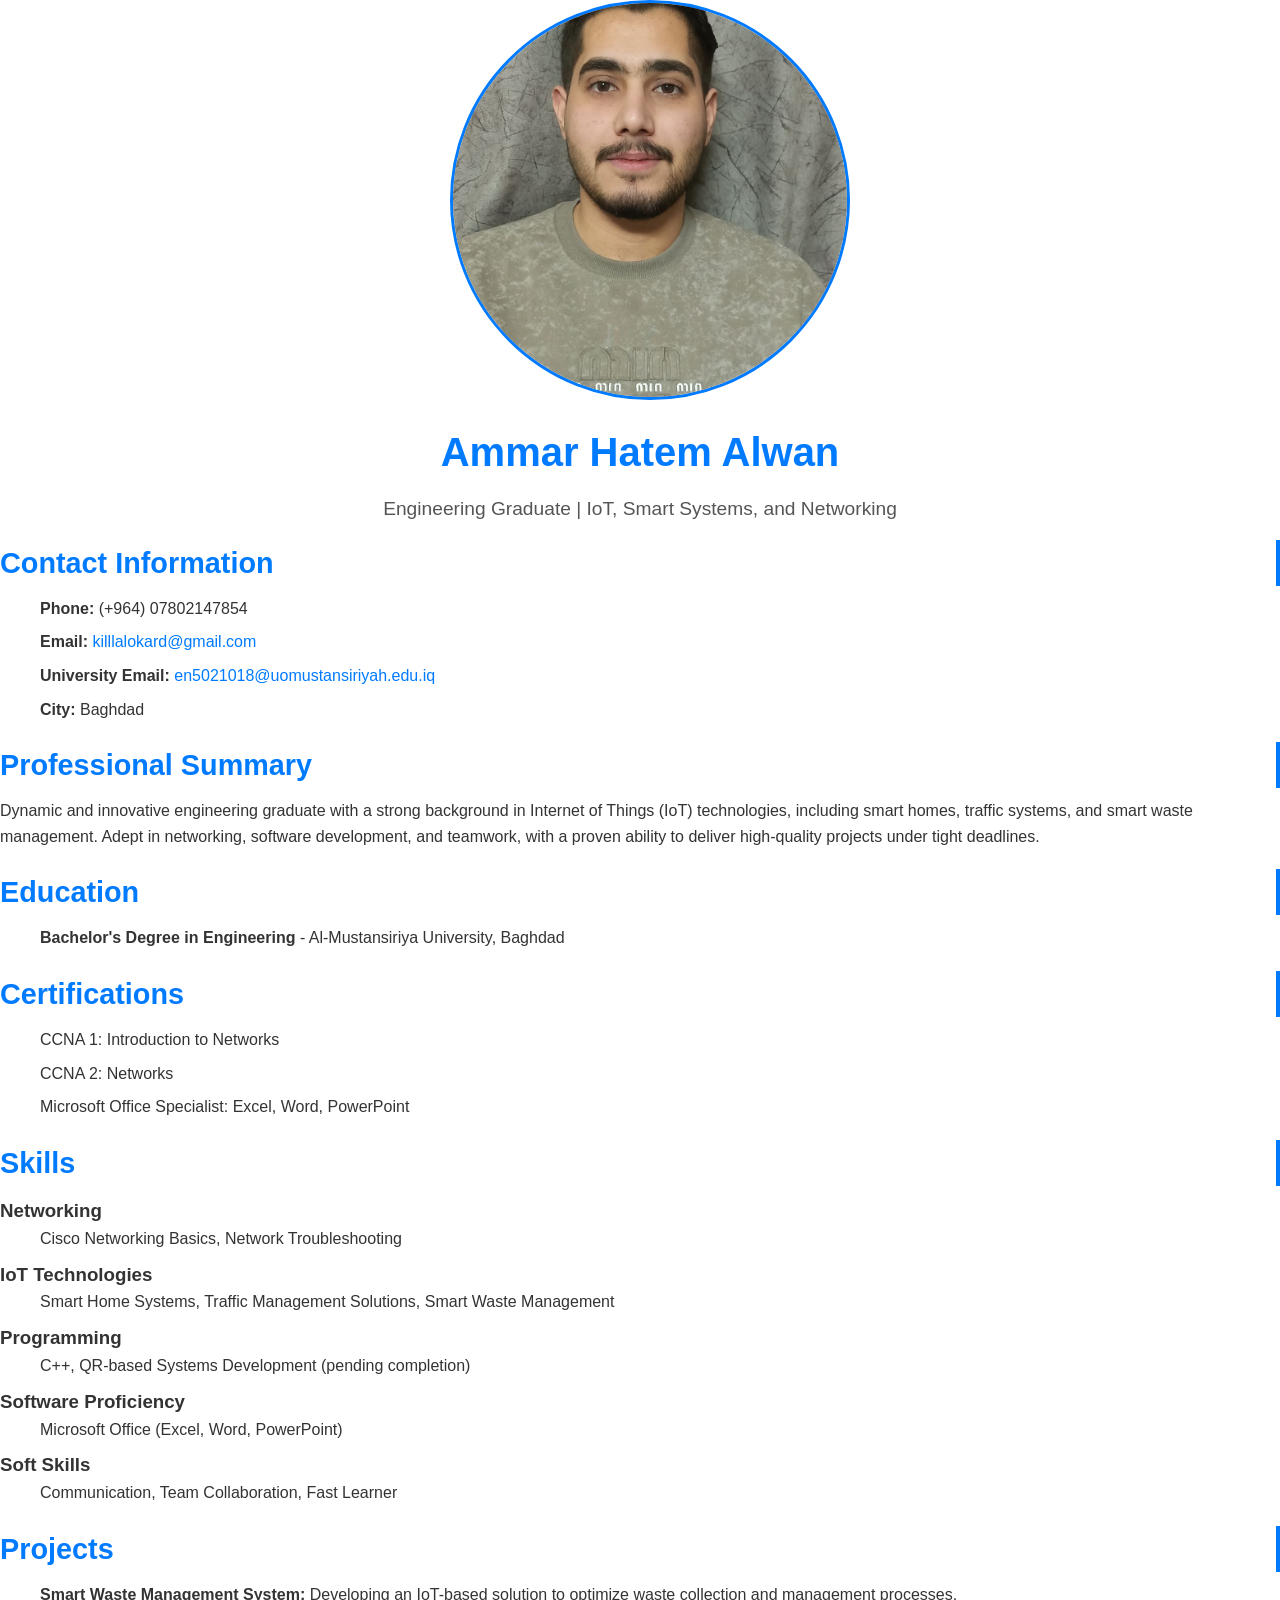
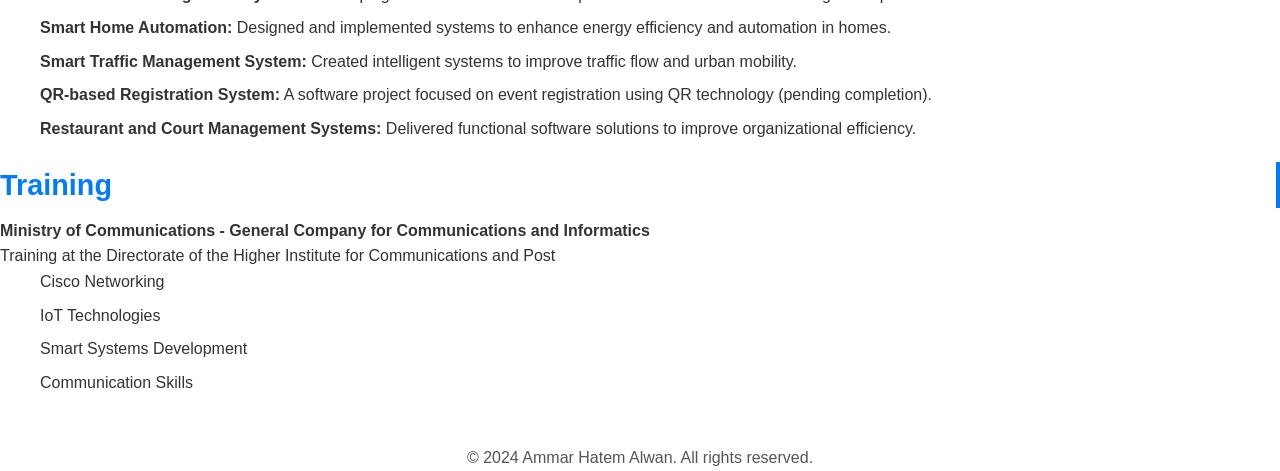
==== index.html @ 46ad1ff2 "Update index.html" ====
<!DOCTYPE html>
<html lang="en">
<head>

<div class="profile-container">
    <img src="profile.jpg" alt="Ammar Hatem Alwan" class="profile-img">
</div>

    <meta charset="UTF-8">
    <meta name="viewport" content="width=device-width, initial-scale=1.0">
    <title>Ammar Hatem Alwan - CV</title>
    <link rel="stylesheet" href="styles.css">

</head>
<body>
    <div class="container">
        <header>
            <h1>Ammar Hatem Alwan</h1>
            <p>Engineering Graduate | IoT, Smart Systems, and Networking</p>
        </header>

        <section class="contact">
            <h2>Contact Information</h2>
            <ul>
                <li><strong>Phone:</strong> (+964) 07802147854</li>
                <li><strong>Email:</strong> <a href="mailto:killlalokard@gmail.com">killlalokard@gmail.com</a></li>
                <li><strong>University Email:</strong> <a href="mailto:en5021018@uomustansiriyah.edu.iq">en5021018@uomustansiriyah.edu.iq</a></li>
                <li><strong>City:</strong> Baghdad</li>
            </ul>
        </section>

        <section class="professional-summary">
            <h2>Professional Summary</h2>
            <p>Dynamic and innovative engineering graduate with a strong background in Internet of Things (IoT) technologies, including smart homes, traffic systems, and smart waste management. Adept in networking, software development, and teamwork, with a proven ability to deliver high-quality projects under tight deadlines.</p>
        </section>

        <section class="education">
            <h2>Education</h2>
            <ul>
                <li><strong>Bachelor's Degree in Engineering</strong> - Al-Mustansiriya University, Baghdad</li>
            </ul>
        </section>

        <section class="certifications">
            <h2>Certifications</h2>
            <ul>
                <li>CCNA 1: Introduction to Networks</li>
                <li>CCNA 2: Networks</li>
                <li>Microsoft Office Specialist: Excel, Word, PowerPoint</li>
            </ul>
        </section>

        <section class="skills">
            <h2>Skills</h2>
            <h3>Networking</h3>
            <ul>
                <li>Cisco Networking Basics, Network Troubleshooting</li>
            </ul>
            <h3>IoT Technologies</h3>
            <ul>
                <li>Smart Home Systems, Traffic Management Solutions, Smart Waste Management</li>
            </ul>
            <h3>Programming</h3>
            <ul>
                <li>C++, QR-based Systems Development (pending completion)</li>
            </ul>
            <h3>Software Proficiency</h3>
            <ul>
                <li>Microsoft Office (Excel, Word, PowerPoint)</li>
            </ul>
            <h3>Soft Skills</h3>
            <ul>
                <li>Communication, Team Collaboration, Fast Learner</li>
            </ul>
        </section>

        <section class="projects">
            <h2>Projects</h2>
            <ul>
                <li><strong>Smart Waste Management System:</strong> Developing an IoT-based solution to optimize waste collection and management processes.</li>
                <li><strong>Smart Home Automation:</strong> Designed and implemented systems to enhance energy efficiency and automation in homes.</li>
                <li><strong>Smart Traffic Management System:</strong> Created intelligent systems to improve traffic flow and urban mobility.</li>
                <li><strong>QR-based Registration System:</strong> A software project focused on event registration using QR technology (pending completion).</li>
                <li><strong>Restaurant and Court Management Systems:</strong> Delivered functional software solutions to improve organizational efficiency.</li>
            </ul>
        </section>
<section class="training">
            <h2>Training</h2>
            <p><strong>Ministry of Communications - General Company for Communications and Informatics</strong></p>
            <p>Training at the Directorate of the Higher Institute for Communications and Post</p>
            <ul>
                <li>Cisco Networking</li>
                <li>IoT Technologies</li>
                <li>Smart Systems Development</li>
                <li>Communication Skills</li>
            </ul>
        </section>

        <footer>
            <p>&copy; 2024 Ammar Hatem Alwan. All rights reserved.</p>
        </footer>
    </div>
    <script>
        window.addEventListener("scroll", function() {
            const sections = document.querySelectorAll("section, footer");
            
            sections.forEach(function(section) {
                const sectionTop = section.getBoundingClientRect().top;
                const windowHeight = window.innerHeight;
                
                if (sectionTop < windowHeight * 0.8) { // when 80% of the section is visible
                    section.classList.add("visible");
                }
            });
        });
    </script>
    
</body>
</html>
---- styles.css ----
/* Basic Reset */
* {
    margin: 0;
    padding: 0;
    box-sizing: border-box;
}

body {

    background-color: #f0f8ff; /* لون أزرق فاتح */
    color: #333; /* لون النص */


    font-family: Arial, sans-serif;
    background-color: #f4f4f400;
    color: #333;
    line-height: 1.6;
    overflow-x: hidden;  /* منع التمرير الأفقي */
}

/* Animation for fade-in and slide-up */
@keyframes fadeInSlideUp {
    0% {
        opacity: 0;
        transform: translateY(30px);
    }
    100% {
        opacity: 1;
        transform: translateY(0);
    }
}

/* Typing Animation for Header */
@keyframes typing {
    from {
        width: 0;
    }
    to {
        width: 100%;
    }
}
/* Profile Image Styling */
.profile-container 
{
    display: flex;
    flex-direction: column;
    align-items: center;
    margin-bottom: 20px;
}

/* Profile Image Styling */
.profile-container {
    display: flex;
    flex-direction: column;
    margin-bottom: 20px;
}

.profile-img {
    width: 400px; /* تكبير حجم الصورة */
    height: 400px; /* جعل الصورة مربعة */
    border-radius: 50%; /* إزالة الزوايا الدائرية */
    border: 3px solid #007BFF; /* إطار أزرق حول الصورة */
    object-fit: cover; /* الحفاظ على أبعاد الصورة */
    float: right; /* وضع الصورة على اليمين */
    margin-left: 20px; /* إضافة مسافة بين الصورة والنص */
}


.typing-effect {
    overflow: hidden;
    white-space: nowrap;
    border-right: 2px solid #007BFF;
    width: 0;
    animation: typing 3s steps(30) 1s forwards;
}

/* Header */
header {
    text-align: center;
    margin-bottom: 15px;
    animation: fadeInSlideUp 1.5s ease-out;
}

header h1 {
    font-size: 2.5rem;
    color: #007BFF;
    margin-bottom: 10px;
    animation: fadeInSlideUp 2s ease-out;
}

header p {
    font-size: 1.2rem;
    color: #555;
    animation: fadeInSlideUp 2s ease-out;
}

/* Section Styles with animation */
section {
    margin-bottom: 20px;
    opacity: 0;
    transform: translateY(30px);
    transition: opacity 0.6s ease, transform 0.6s ease;
}

/* Animation for each section when they become visible */
section.visible {
    opacity: 1;
    transform: translateY(0);
    animation: fadeInSlideUp 4s ease-out forwards;
}

/* Animation for each section header */
section h2 {
    font-size: 1.8rem;
    margin-bottom: 10px;
    color: #007BFF;
    animation: fadeInSlideUp 4s ease-out;
    white-space: nowrap;
    overflow: hidden;
    border-right: 4px solid #007BFF;
    width: 0;
    animation: typing 3s steps(30) 4s forwards;
}

ul {
    list-style-type: none;
    padding-left: 40px;
}

ul li {
    margin-bottom: 8px;
}

/* Hover effect on links */
a {
    color: #007BFF;
    text-decoration: none;
    transition: color 0.5s ease, text-decoration 0.5s ease;
}

a:hover {
    color: #0056b3;
    text-decoration: underline;
}

/* Footer */
footer {
    text-align: center;
    margin-top: 50px;
    opacity: 0;
    transform: translateY(30px);
    animation: fadeInSlideUp 4s ease-out forwards;
}

footer p {
    font-size: 1rem;
    color: #555;
}

/* Smooth Scroll */
html {
    scroll-behavior: smooth;
}
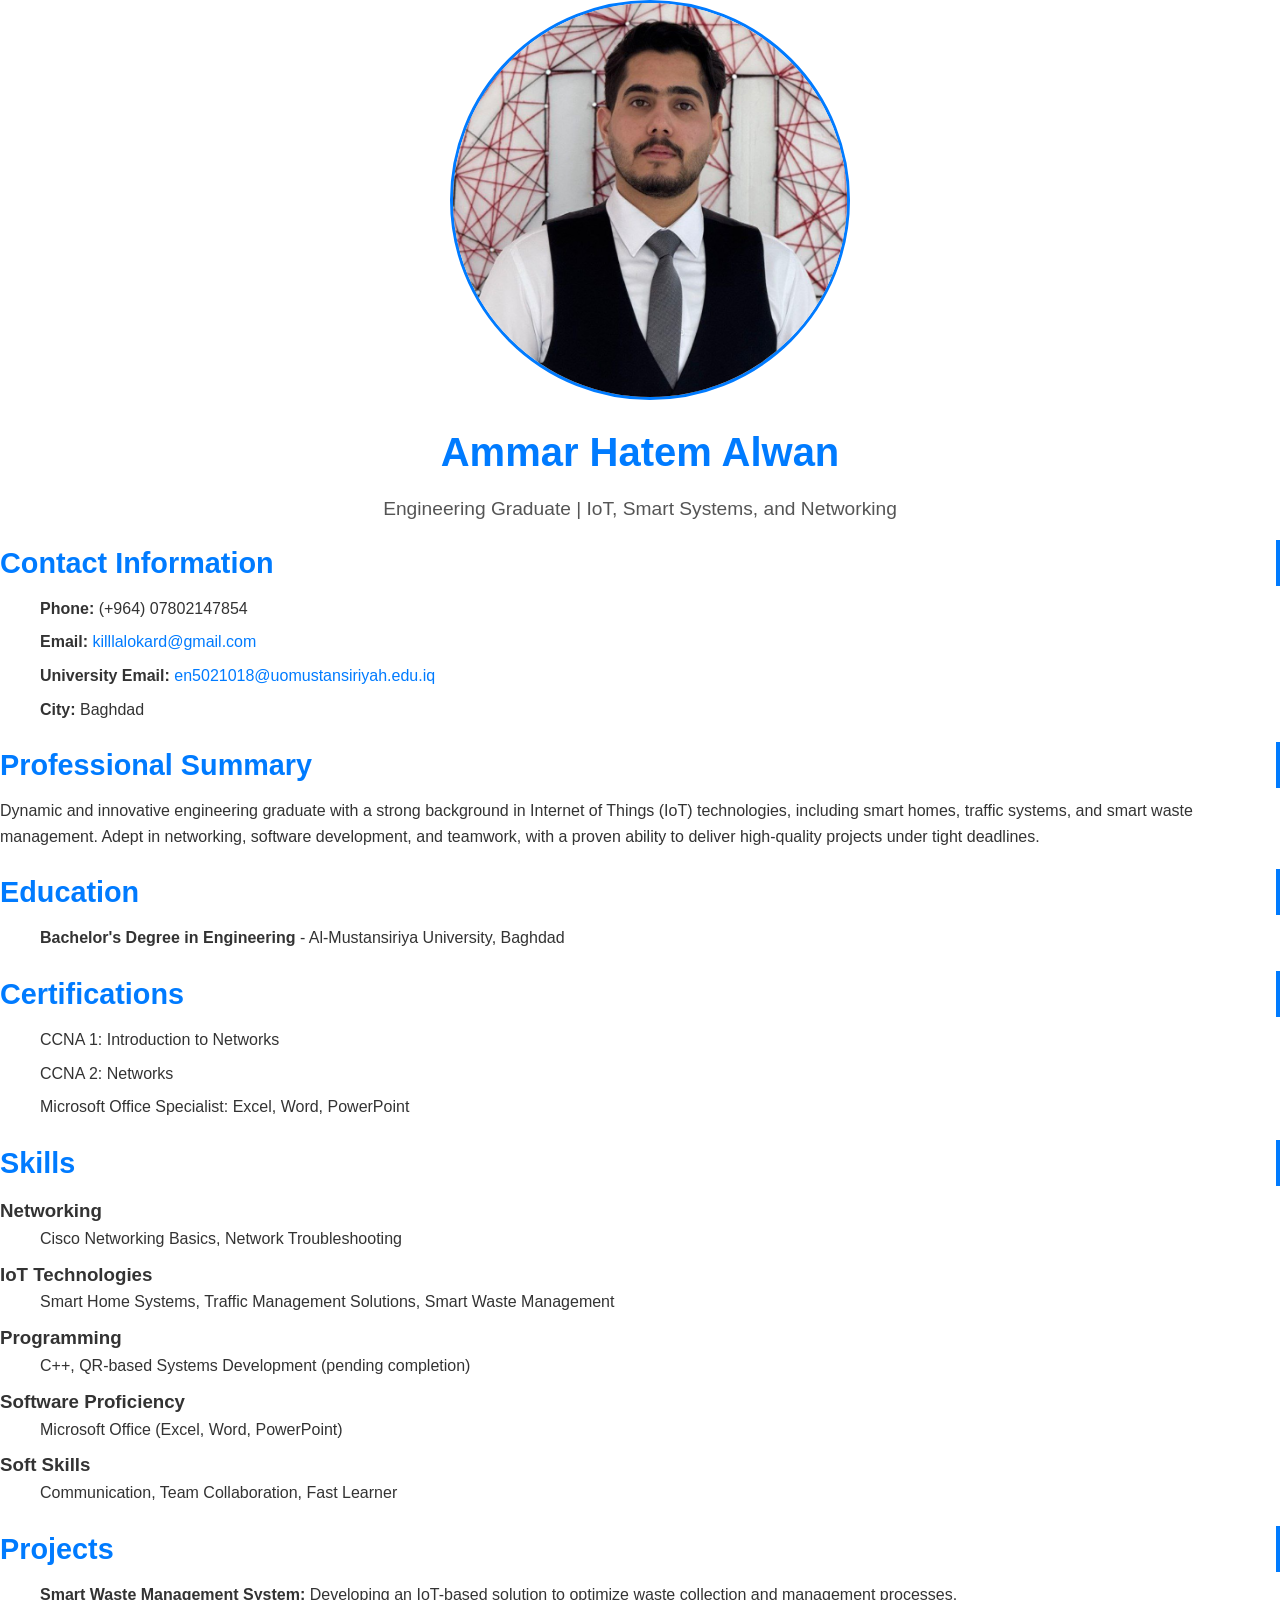
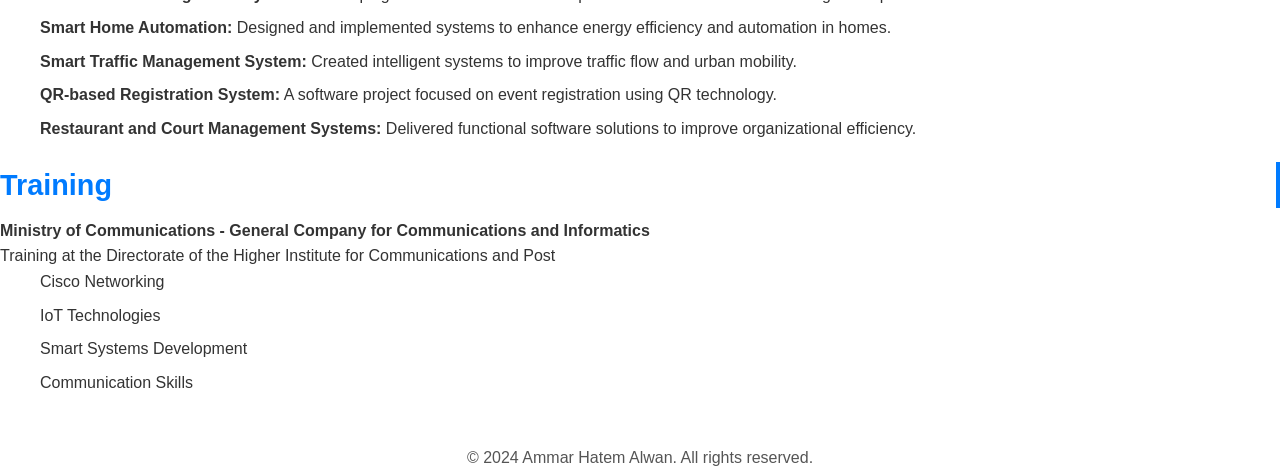
==== commit 960c9b23: "Update index.html" ====
--- a/index.html
+++ b/index.html
@@ -80,7 +80,7 @@
                 <li><strong>Smart Waste Management System:</strong> Developing an IoT-based solution to optimize waste collection and management processes.</li>
                 <li><strong>Smart Home Automation:</strong> Designed and implemented systems to enhance energy efficiency and automation in homes.</li>
                 <li><strong>Smart Traffic Management System:</strong> Created intelligent systems to improve traffic flow and urban mobility.</li>
-                <li><strong>QR-based Registration System:</strong> A software project focused on event registration using QR technology (pending completion).</li>
+                <li><strong>QR-based Registration System:</strong> A software project focused on event registration using QR technology.</li>
                 <li><strong>Restaurant and Court Management Systems:</strong> Delivered functional software solutions to improve organizational efficiency.</li>
             </ul>
         </section>
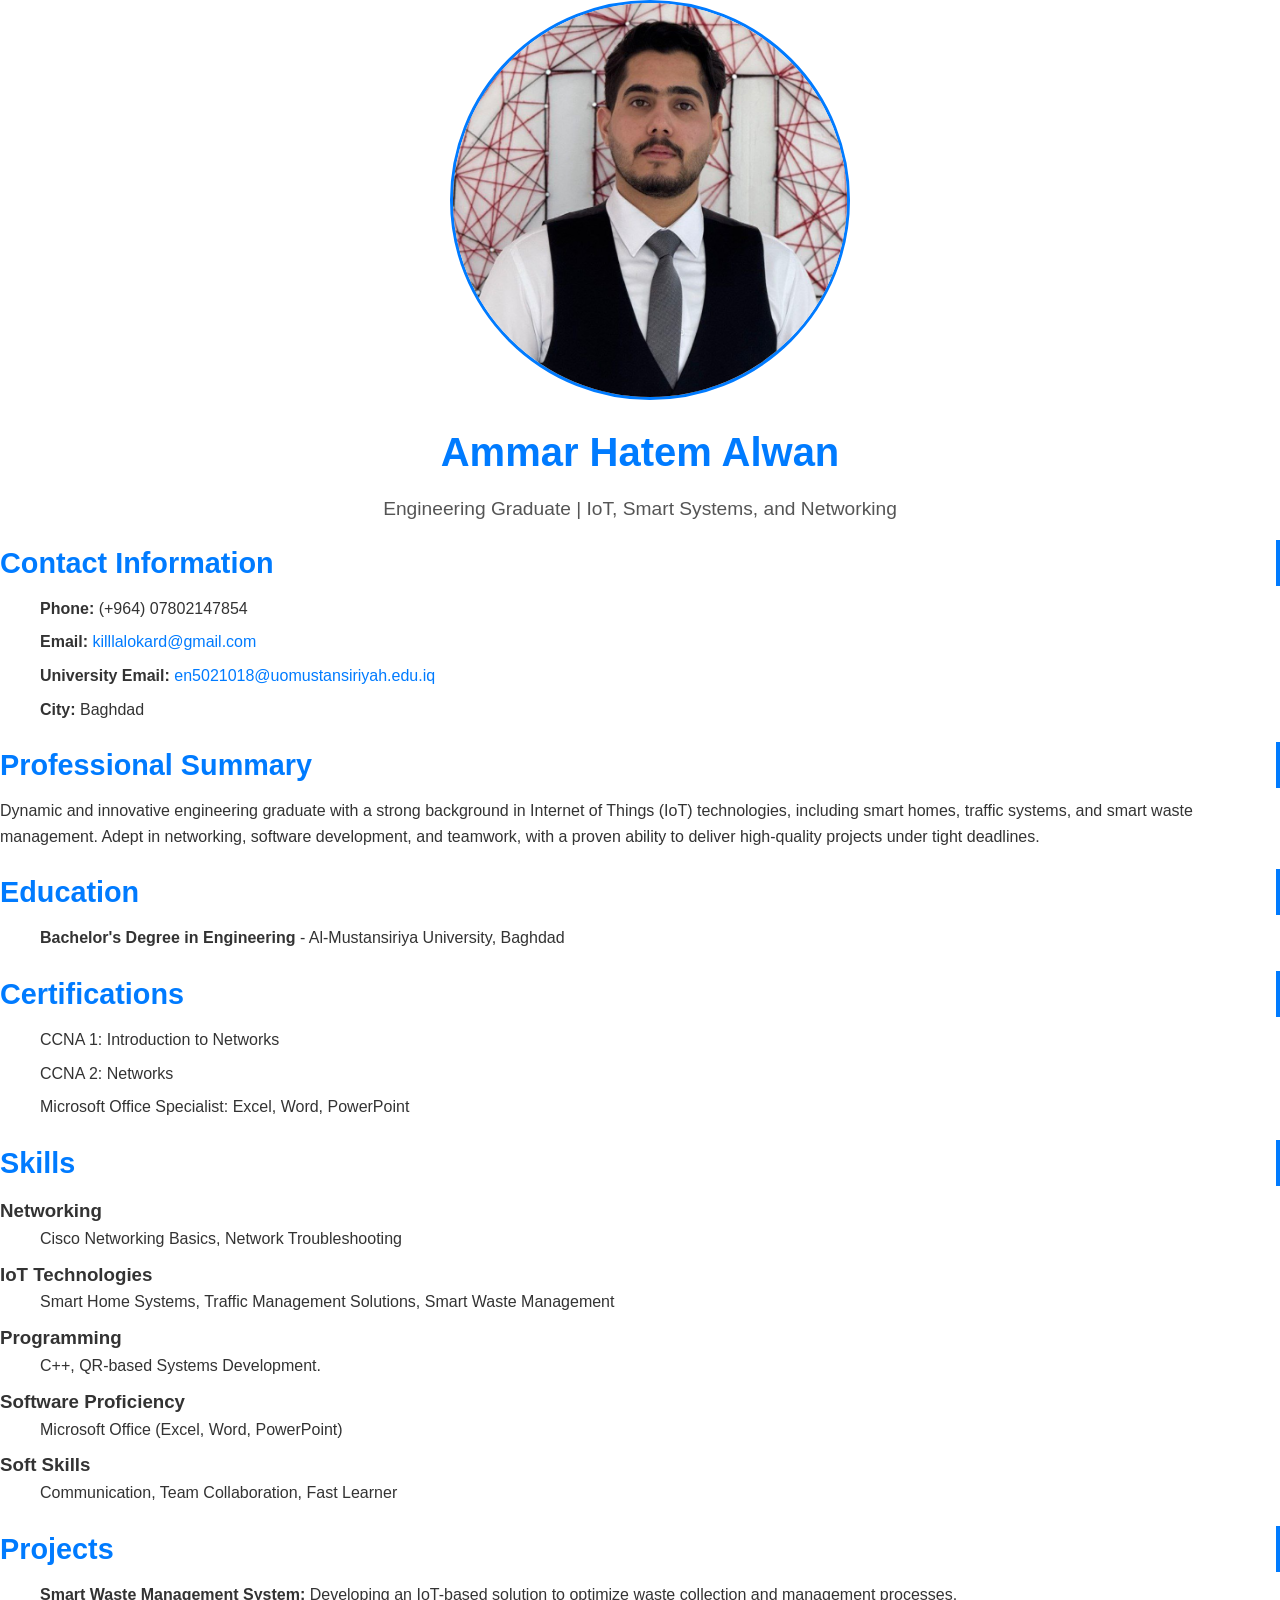
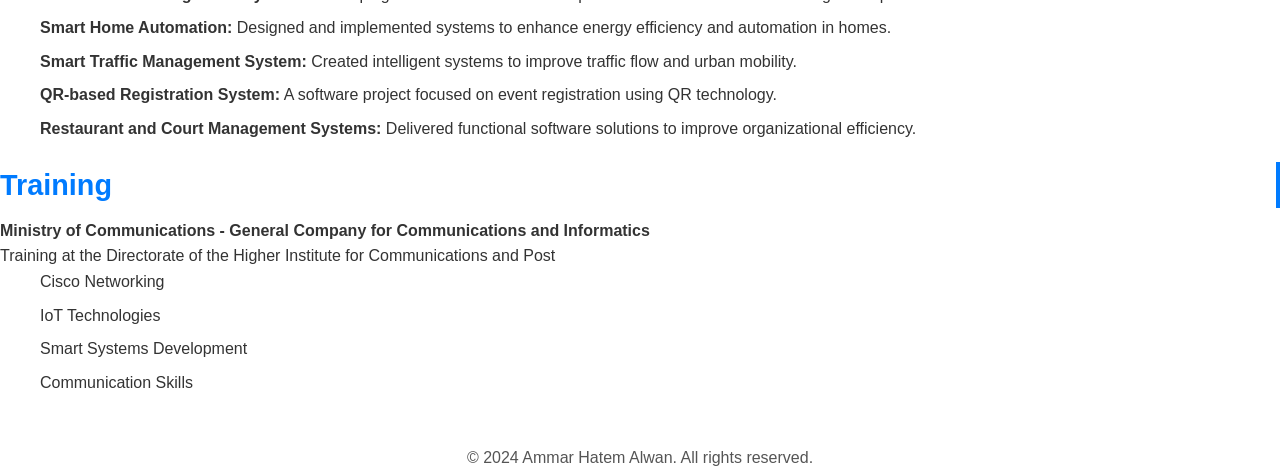
==== commit 8e0a7105: "Update index.html" ====
--- a/index.html
+++ b/index.html
@@ -62,7 +62,7 @@
             </ul>
             <h3>Programming</h3>
             <ul>
-                <li>C++, QR-based Systems Development (pending completion)</li>
+                <li>C++, QR-based Systems Development.</li>
             </ul>
             <h3>Software Proficiency</h3>
             <ul>
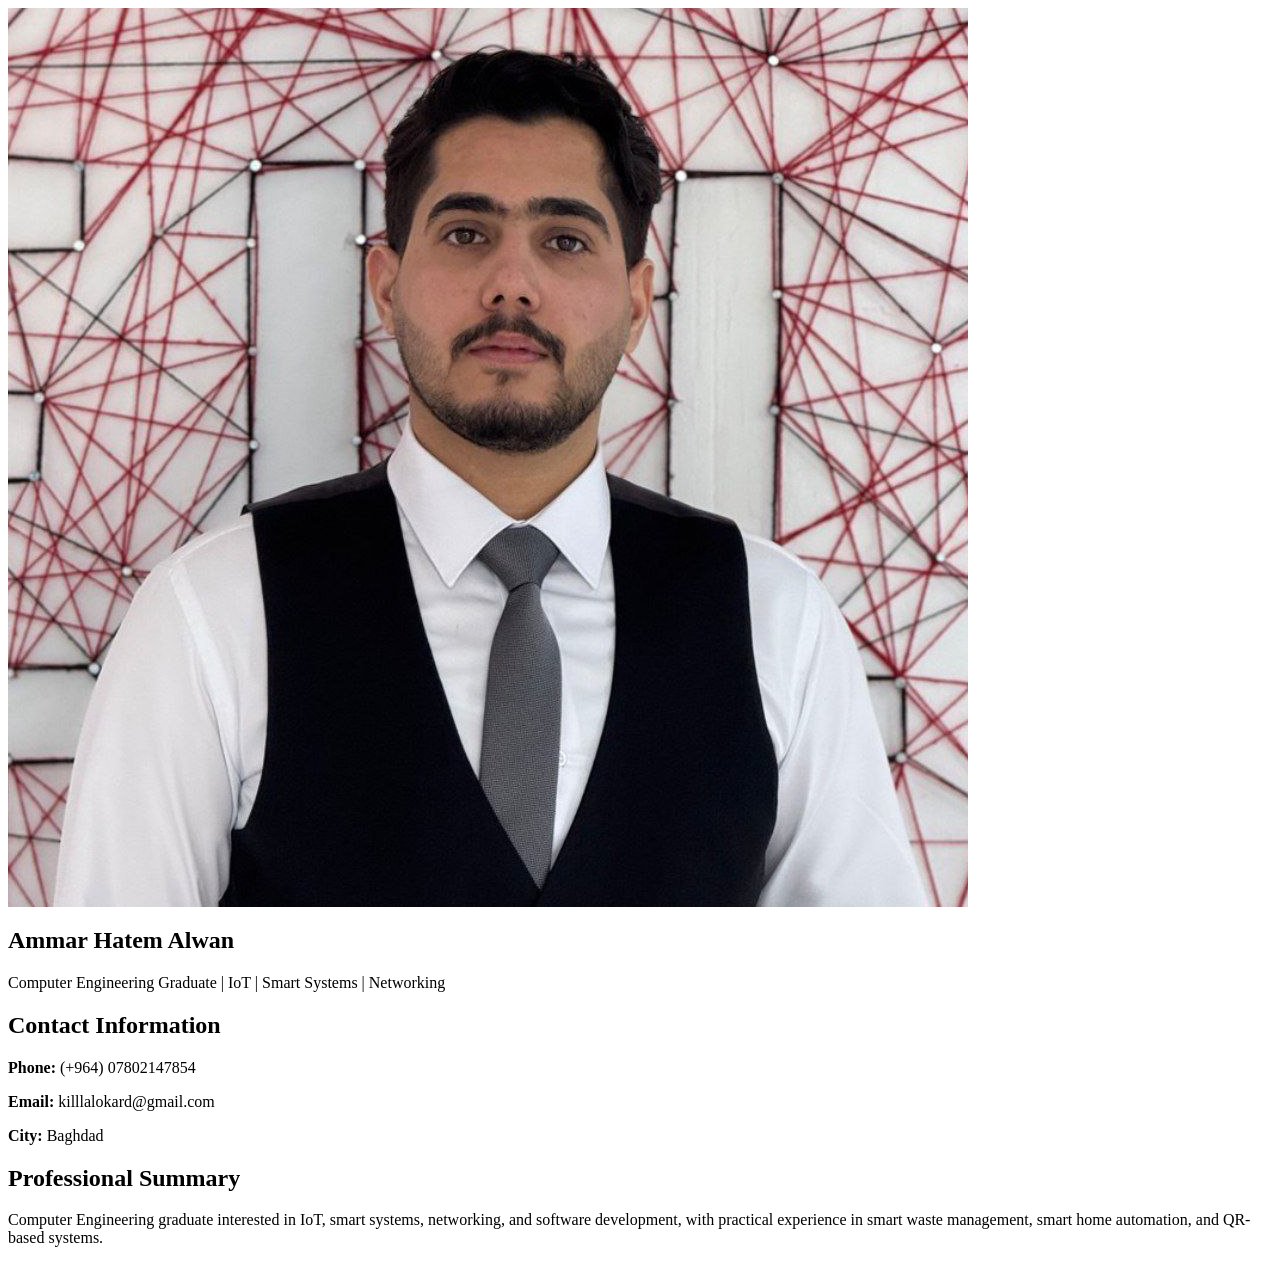
==== commit cc75e138: "Update index.html" ====
--- a/index.html
+++ b/index.html
@@ -1,119 +1,28 @@
-<!DOCTYPE html>
-<html lang="en">
-<head>
+<body>
+  <main class="container">
 
-<div class="profile-container">
-    <img src="profile.jpg" alt="Ammar Hatem Alwan" class="profile-img">
-</div>
+    <section class="hero">
+      <img src="profile.jpg" alt="Ammar Hatem Alwan" class="profile-img">
 
-    <meta charset="UTF-8">
-    <meta name="viewport" content="width=device-width, initial-scale=1.0">
-    <title>Ammar Hatem Alwan - CV</title>
-    <link rel="stylesheet" href="styles.css">
+      <h1>Ammar Hatem Alwan</h1>
+      <p>Computer Engineering Graduate | IoT | Smart Systems | Networking</p>
+    </section>
 
-</head>
-<body>
-    <div class="container">
-        <header>
-            <h1>Ammar Hatem Alwan</h1>
-            <p>Engineering Graduate | IoT, Smart Systems, and Networking</p>
-        </header>
+    <section class="card">
+      <h2>Contact Information</h2>
+      <p><strong>Phone:</strong> (+964) 07802147854</p>
+      <p><strong>Email:</strong> killlalokard@gmail.com</p>
+      <p><strong>City:</strong> Baghdad</p>
+    </section>
 
-        <section class="contact">
-            <h2>Contact Information</h2>
-            <ul>
-                <li><strong>Phone:</strong> (+964) 07802147854</li>
-                <li><strong>Email:</strong> <a href="mailto:killlalokard@gmail.com">killlalokard@gmail.com</a></li>
-                <li><strong>University Email:</strong> <a href="mailto:en5021018@uomustansiriyah.edu.iq">en5021018@uomustansiriyah.edu.iq</a></li>
-                <li><strong>City:</strong> Baghdad</li>
-            </ul>
-        </section>
+    <section class="card">
+      <h2>Professional Summary</h2>
+      <p>
+        Computer Engineering graduate interested in IoT, smart systems,
+        networking, and software development, with practical experience in
+        smart waste management, smart home automation, and QR-based systems.
+      </p>
+    </section>
 
-        <section class="professional-summary">
-            <h2>Professional Summary</h2>
-            <p>Dynamic and innovative engineering graduate with a strong background in Internet of Things (IoT) technologies, including smart homes, traffic systems, and smart waste management. Adept in networking, software development, and teamwork, with a proven ability to deliver high-quality projects under tight deadlines.</p>
-        </section>
-
-        <section class="education">
-            <h2>Education</h2>
-            <ul>
-                <li><strong>Bachelor's Degree in Engineering</strong> - Al-Mustansiriya University, Baghdad</li>
-            </ul>
-        </section>
-
-        <section class="certifications">
-            <h2>Certifications</h2>
-            <ul>
-                <li>CCNA 1: Introduction to Networks</li>
-                <li>CCNA 2: Networks</li>
-                <li>Microsoft Office Specialist: Excel, Word, PowerPoint</li>
-            </ul>
-        </section>
-
-        <section class="skills">
-            <h2>Skills</h2>
-            <h3>Networking</h3>
-            <ul>
-                <li>Cisco Networking Basics, Network Troubleshooting</li>
-            </ul>
-            <h3>IoT Technologies</h3>
-            <ul>
-                <li>Smart Home Systems, Traffic Management Solutions, Smart Waste Management</li>
-            </ul>
-            <h3>Programming</h3>
-            <ul>
-                <li>C++, QR-based Systems Development.</li>
-            </ul>
-            <h3>Software Proficiency</h3>
-            <ul>
-                <li>Microsoft Office (Excel, Word, PowerPoint)</li>
-            </ul>
-            <h3>Soft Skills</h3>
-            <ul>
-                <li>Communication, Team Collaboration, Fast Learner</li>
-            </ul>
-        </section>
-
-        <section class="projects">
-            <h2>Projects</h2>
-            <ul>
-                <li><strong>Smart Waste Management System:</strong> Developing an IoT-based solution to optimize waste collection and management processes.</li>
-                <li><strong>Smart Home Automation:</strong> Designed and implemented systems to enhance energy efficiency and automation in homes.</li>
-                <li><strong>Smart Traffic Management System:</strong> Created intelligent systems to improve traffic flow and urban mobility.</li>
-                <li><strong>QR-based Registration System:</strong> A software project focused on event registration using QR technology.</li>
-                <li><strong>Restaurant and Court Management Systems:</strong> Delivered functional software solutions to improve organizational efficiency.</li>
-            </ul>
-        </section>
-<section class="training">
-            <h2>Training</h2>
-            <p><strong>Ministry of Communications - General Company for Communications and Informatics</strong></p>
-            <p>Training at the Directorate of the Higher Institute for Communications and Post</p>
-            <ul>
-                <li>Cisco Networking</li>
-                <li>IoT Technologies</li>
-                <li>Smart Systems Development</li>
-                <li>Communication Skills</li>
-            </ul>
-        </section>
-
-        <footer>
-            <p>&copy; 2024 Ammar Hatem Alwan. All rights reserved.</p>
-        </footer>
-    </div>
-    <script>
-        window.addEventListener("scroll", function() {
-            const sections = document.querySelectorAll("section, footer");
-            
-            sections.forEach(function(section) {
-                const sectionTop = section.getBoundingClientRect().top;
-                const windowHeight = window.innerHeight;
-                
-                if (sectionTop < windowHeight * 0.8) { // when 80% of the section is visible
-                    section.classList.add("visible");
-                }
-            });
-        });
-    </script>
-    
+  </main>
 </body>
-</html>
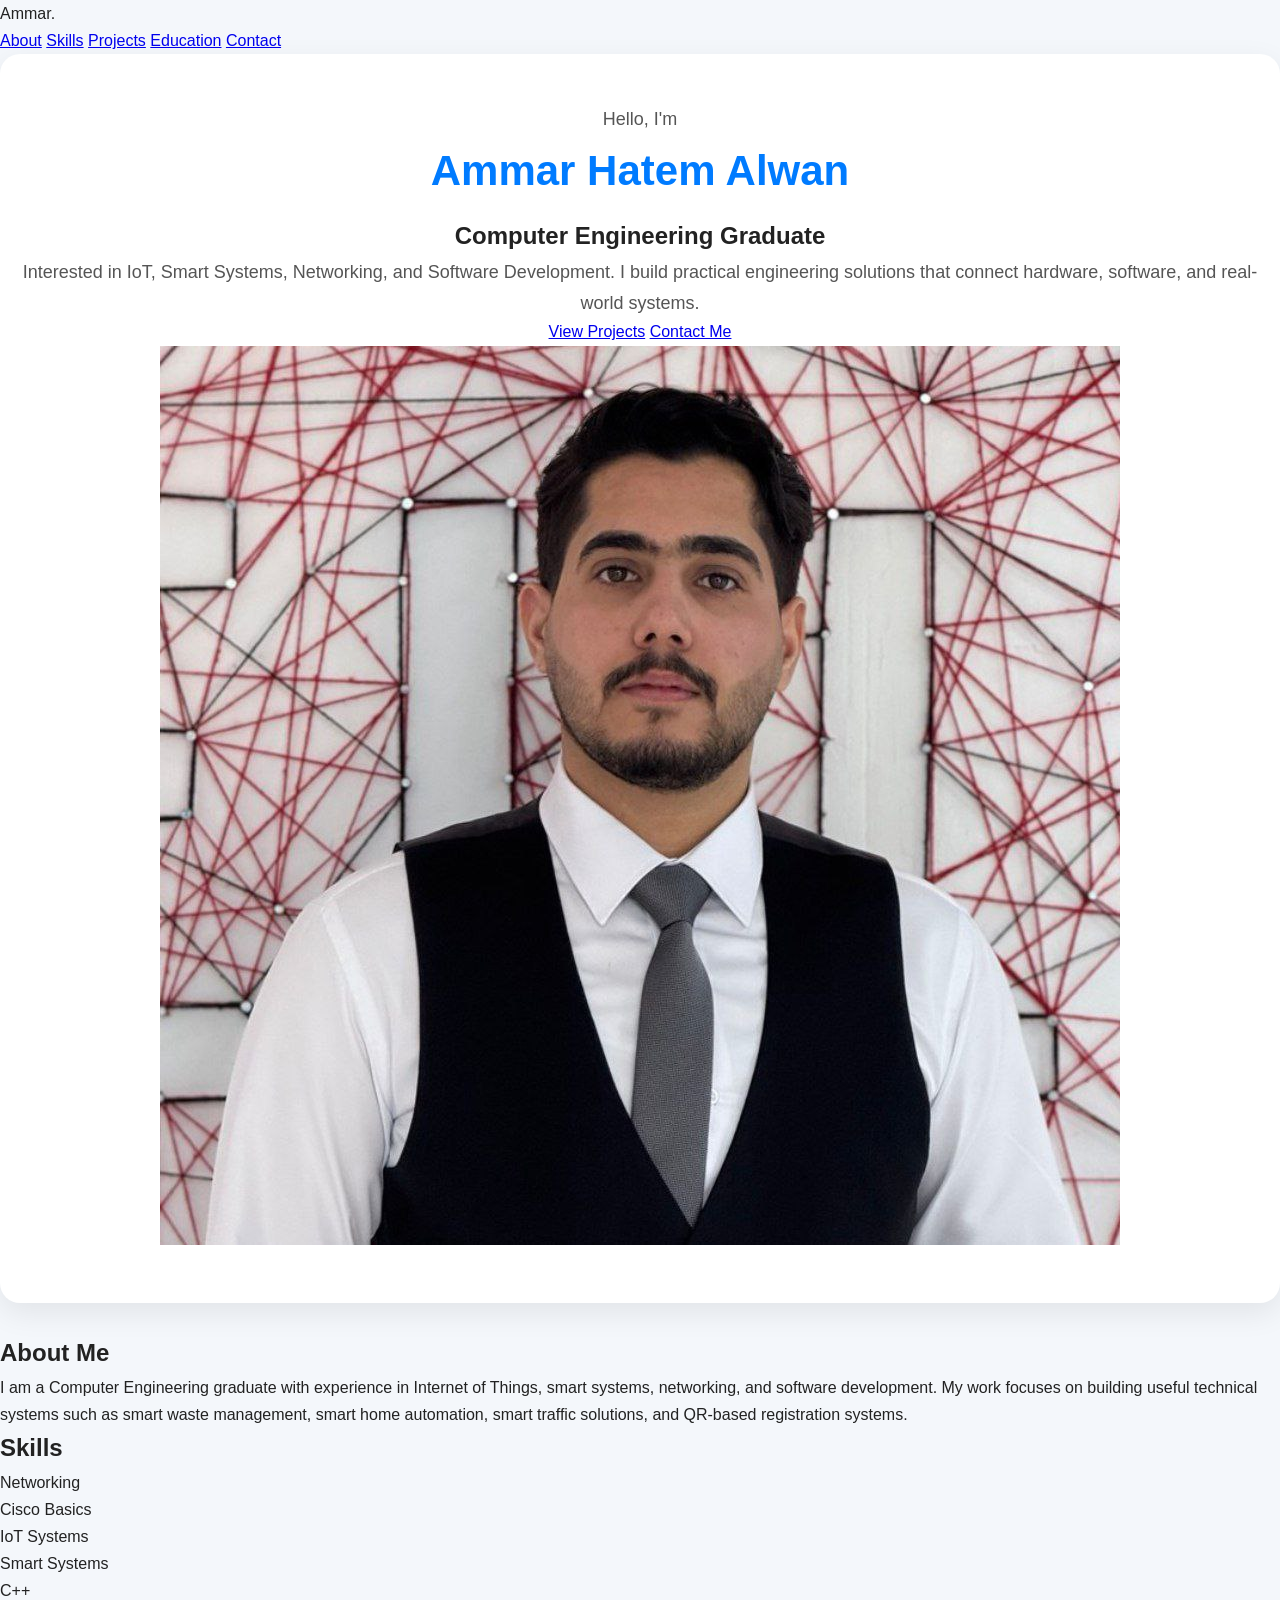
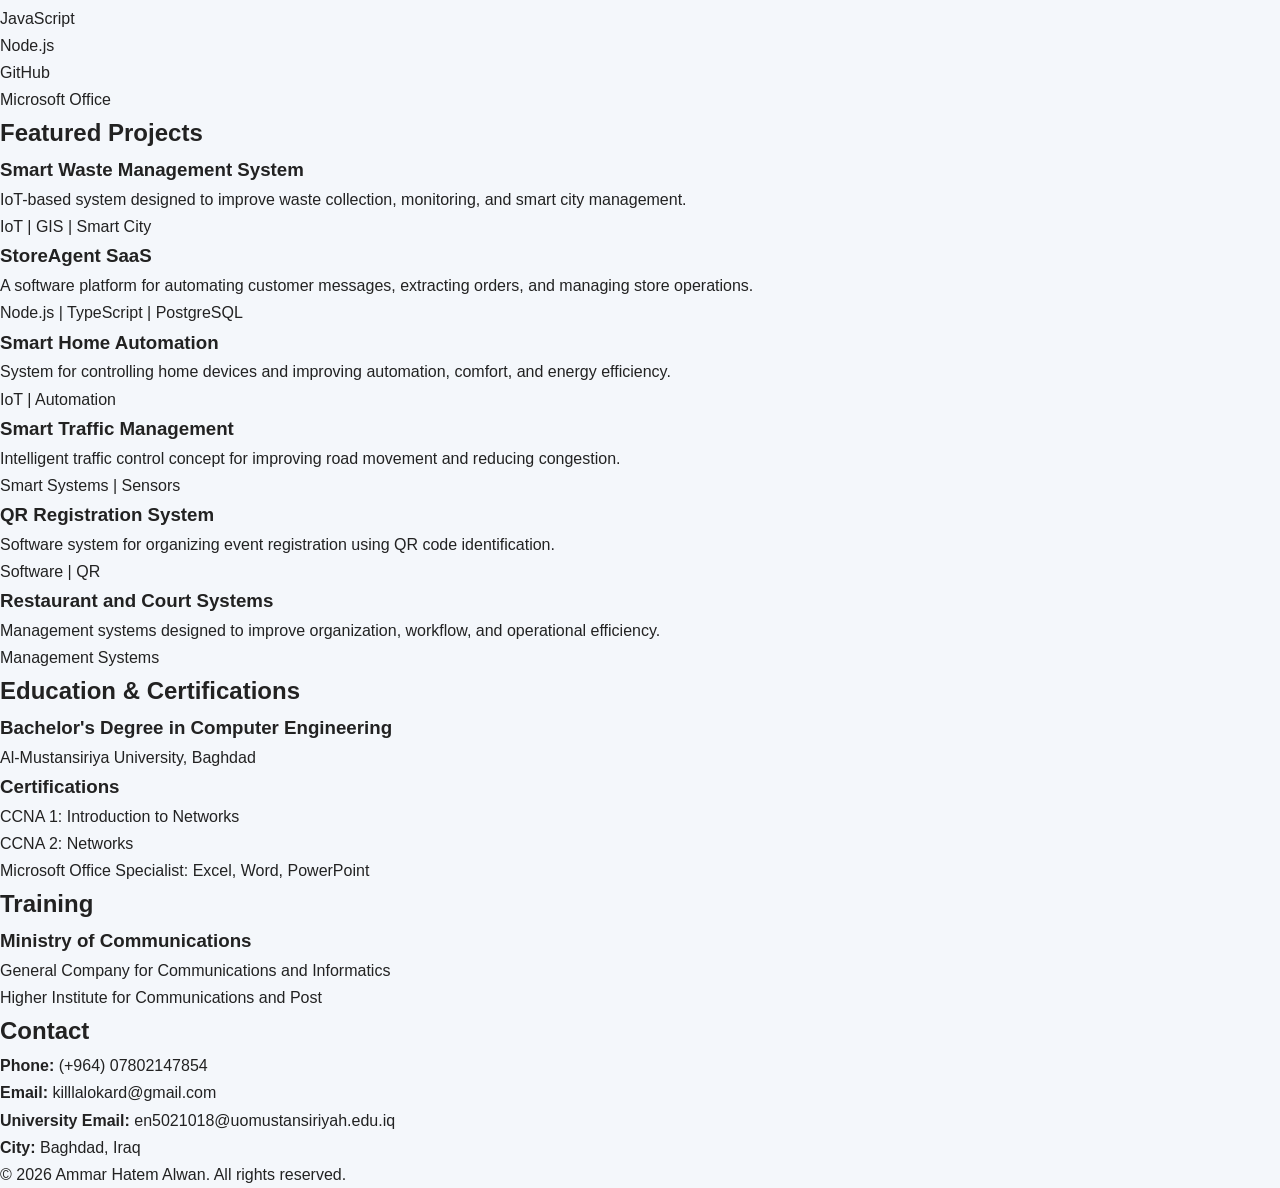
==== commit 0a26db62: "Update index.html" ====
--- a/index.html
+++ b/index.html
@@ -1,28 +1,185 @@
+<!DOCTYPE html>
+<html lang="en">
+<head>
+  <meta charset="UTF-8" />
+  <meta name="viewport" content="width=device-width, initial-scale=1.0" />
+
+  <title>Ammar Hatem Alwan | Portfolio</title>
+
+  <link rel="stylesheet" href="styles.css" />
+</head>
+
 <body>
-  <main class="container">
+
+  <header class="navbar">
+    <div class="logo">Ammar<span>.</span></div>
+
+    <nav>
+      <a href="#about">About</a>
+      <a href="#skills">Skills</a>
+      <a href="#projects">Projects</a>
+      <a href="#education">Education</a>
+      <a href="#contact">Contact</a>
+    </nav>
+  </header>
+
+  <main>
 
     <section class="hero">
-      <img src="profile.jpg" alt="Ammar Hatem Alwan" class="profile-img">
+      <div class="hero-content">
+        <p class="intro">Hello, I'm</p>
 
-      <h1>Ammar Hatem Alwan</h1>
-      <p>Computer Engineering Graduate | IoT | Smart Systems | Networking</p>
+        <h1>Ammar Hatem Alwan</h1>
+
+        <h2>Computer Engineering Graduate</h2>
+
+        <p class="hero-description">
+          Interested in IoT, Smart Systems, Networking, and Software Development.
+          I build practical engineering solutions that connect hardware, software,
+          and real-world systems.
+        </p>
+
+        <div class="hero-buttons">
+          <a href="#projects" class="btn primary-btn">View Projects</a>
+          <a href="#contact" class="btn secondary-btn">Contact Me</a>
+        </div>
+      </div>
+
+      <div class="hero-image">
+        <img src="profile.jpg" alt="Ammar Hatem Alwan" />
+      </div>
     </section>
 
-    <section class="card">
-      <h2>Contact Information</h2>
-      <p><strong>Phone:</strong> (+964) 07802147854</p>
-      <p><strong>Email:</strong> killlalokard@gmail.com</p>
-      <p><strong>City:</strong> Baghdad</p>
-    </section>
+    <section id="about" class="section">
+      <h2 class="section-title">About Me</h2>
 
-    <section class="card">
-      <h2>Professional Summary</h2>
       <p>
-        Computer Engineering graduate interested in IoT, smart systems,
-        networking, and software development, with practical experience in
-        smart waste management, smart home automation, and QR-based systems.
+        I am a Computer Engineering graduate with experience in Internet of Things,
+        smart systems, networking, and software development. My work focuses on
+        building useful technical systems such as smart waste management, smart home
+        automation, smart traffic solutions, and QR-based registration systems.
       </p>
     </section>
 
+    <section id="skills" class="section">
+      <h2 class="section-title">Skills</h2>
+
+      <div class="skills-grid">
+        <div class="skill-card">Networking</div>
+        <div class="skill-card">Cisco Basics</div>
+        <div class="skill-card">IoT Systems</div>
+        <div class="skill-card">Smart Systems</div>
+        <div class="skill-card">C++</div>
+        <div class="skill-card">JavaScript</div>
+        <div class="skill-card">Node.js</div>
+        <div class="skill-card">GitHub</div>
+        <div class="skill-card">Microsoft Office</div>
+      </div>
+    </section>
+
+    <section id="projects" class="section">
+      <h2 class="section-title">Featured Projects</h2>
+
+      <div class="projects-grid">
+
+        <article class="project-card">
+          <h3>Smart Waste Management System</h3>
+          <p>
+            IoT-based system designed to improve waste collection, monitoring,
+            and smart city management.
+          </p>
+          <span>IoT | GIS | Smart City</span>
+        </article>
+
+        <article class="project-card">
+          <h3>StoreAgent SaaS</h3>
+          <p>
+            A software platform for automating customer messages, extracting orders,
+            and managing store operations.
+          </p>
+          <span>Node.js | TypeScript | PostgreSQL</span>
+        </article>
+
+        <article class="project-card">
+          <h3>Smart Home Automation</h3>
+          <p>
+            System for controlling home devices and improving automation,
+            comfort, and energy efficiency.
+          </p>
+          <span>IoT | Automation</span>
+        </article>
+
+        <article class="project-card">
+          <h3>Smart Traffic Management</h3>
+          <p>
+            Intelligent traffic control concept for improving road movement
+            and reducing congestion.
+          </p>
+          <span>Smart Systems | Sensors</span>
+        </article>
+
+        <article class="project-card">
+          <h3>QR Registration System</h3>
+          <p>
+            Software system for organizing event registration using QR code
+            identification.
+          </p>
+          <span>Software | QR</span>
+        </article>
+
+        <article class="project-card">
+          <h3>Restaurant and Court Systems</h3>
+          <p>
+            Management systems designed to improve organization, workflow,
+            and operational efficiency.
+          </p>
+          <span>Management Systems</span>
+        </article>
+
+      </div>
+    </section>
+
+    <section id="education" class="section">
+      <h2 class="section-title">Education & Certifications</h2>
+
+      <div class="info-box">
+        <h3>Bachelor's Degree in Computer Engineering</h3>
+        <p>Al-Mustansiriya University, Baghdad</p>
+      </div>
+
+      <div class="info-box">
+        <h3>Certifications</h3>
+        <p>CCNA 1: Introduction to Networks</p>
+        <p>CCNA 2: Networks</p>
+        <p>Microsoft Office Specialist: Excel, Word, PowerPoint</p>
+      </div>
+    </section>
+
+    <section class="section">
+      <h2 class="section-title">Training</h2>
+
+      <div class="info-box">
+        <h3>Ministry of Communications</h3>
+        <p>General Company for Communications and Informatics</p>
+        <p>Higher Institute for Communications and Post</p>
+      </div>
+    </section>
+
+    <section id="contact" class="section contact-section">
+      <h2 class="section-title">Contact</h2>
+
+      <p><strong>Phone:</strong> (+964) 07802147854</p>
+      <p><strong>Email:</strong> killlalokard@gmail.com</p>
+      <p><strong>University Email:</strong> en5021018@uomustansiriyah.edu.iq</p>
+      <p><strong>City:</strong> Baghdad, Iraq</p>
+    </section>
+
   </main>
+
+  <footer>
+    <p>© 2026 Ammar Hatem Alwan. All rights reserved.</p>
+  </footer>
+
+  <script src="script.js"></script>
 </body>
+</html>
--- a/styles.css
+++ b/styles.css
@@ -0,0 +1,61 @@
+* {
+  margin: 0;
+  padding: 0;
+  box-sizing: border-box;
+}
+
+body {
+  font-family: Arial, sans-serif;
+  background: #f4f7fb;
+  color: #222;
+  line-height: 1.7;
+}
+
+.container {
+  width: 90%;
+  max-width: 1100px;
+  margin: auto;
+  padding: 40px 0;
+}
+
+.hero {
+  text-align: center;
+  padding: 50px 20px;
+  background: white;
+  border-radius: 20px;
+  margin-bottom: 30px;
+  box-shadow: 0 10px 30px rgba(0,0,0,0.08);
+}
+
+.profile-img {
+  width: 220px;
+  height: 220px;
+  border-radius: 50%;
+  object-fit: cover;
+  border: 4px solid #007bff;
+  margin-bottom: 20px;
+}
+
+.hero h1 {
+  color: #007bff;
+  font-size: 42px;
+  margin-bottom: 10px;
+}
+
+.hero p {
+  color: #555;
+  font-size: 18px;
+}
+
+.card {
+  background: white;
+  padding: 25px;
+  border-radius: 16px;
+  margin-bottom: 20px;
+  box-shadow: 0 8px 25px rgba(0,0,0,0.06);
+}
+
+.card h2 {
+  color: #007bff;
+  margin-bottom: 15px;
+}
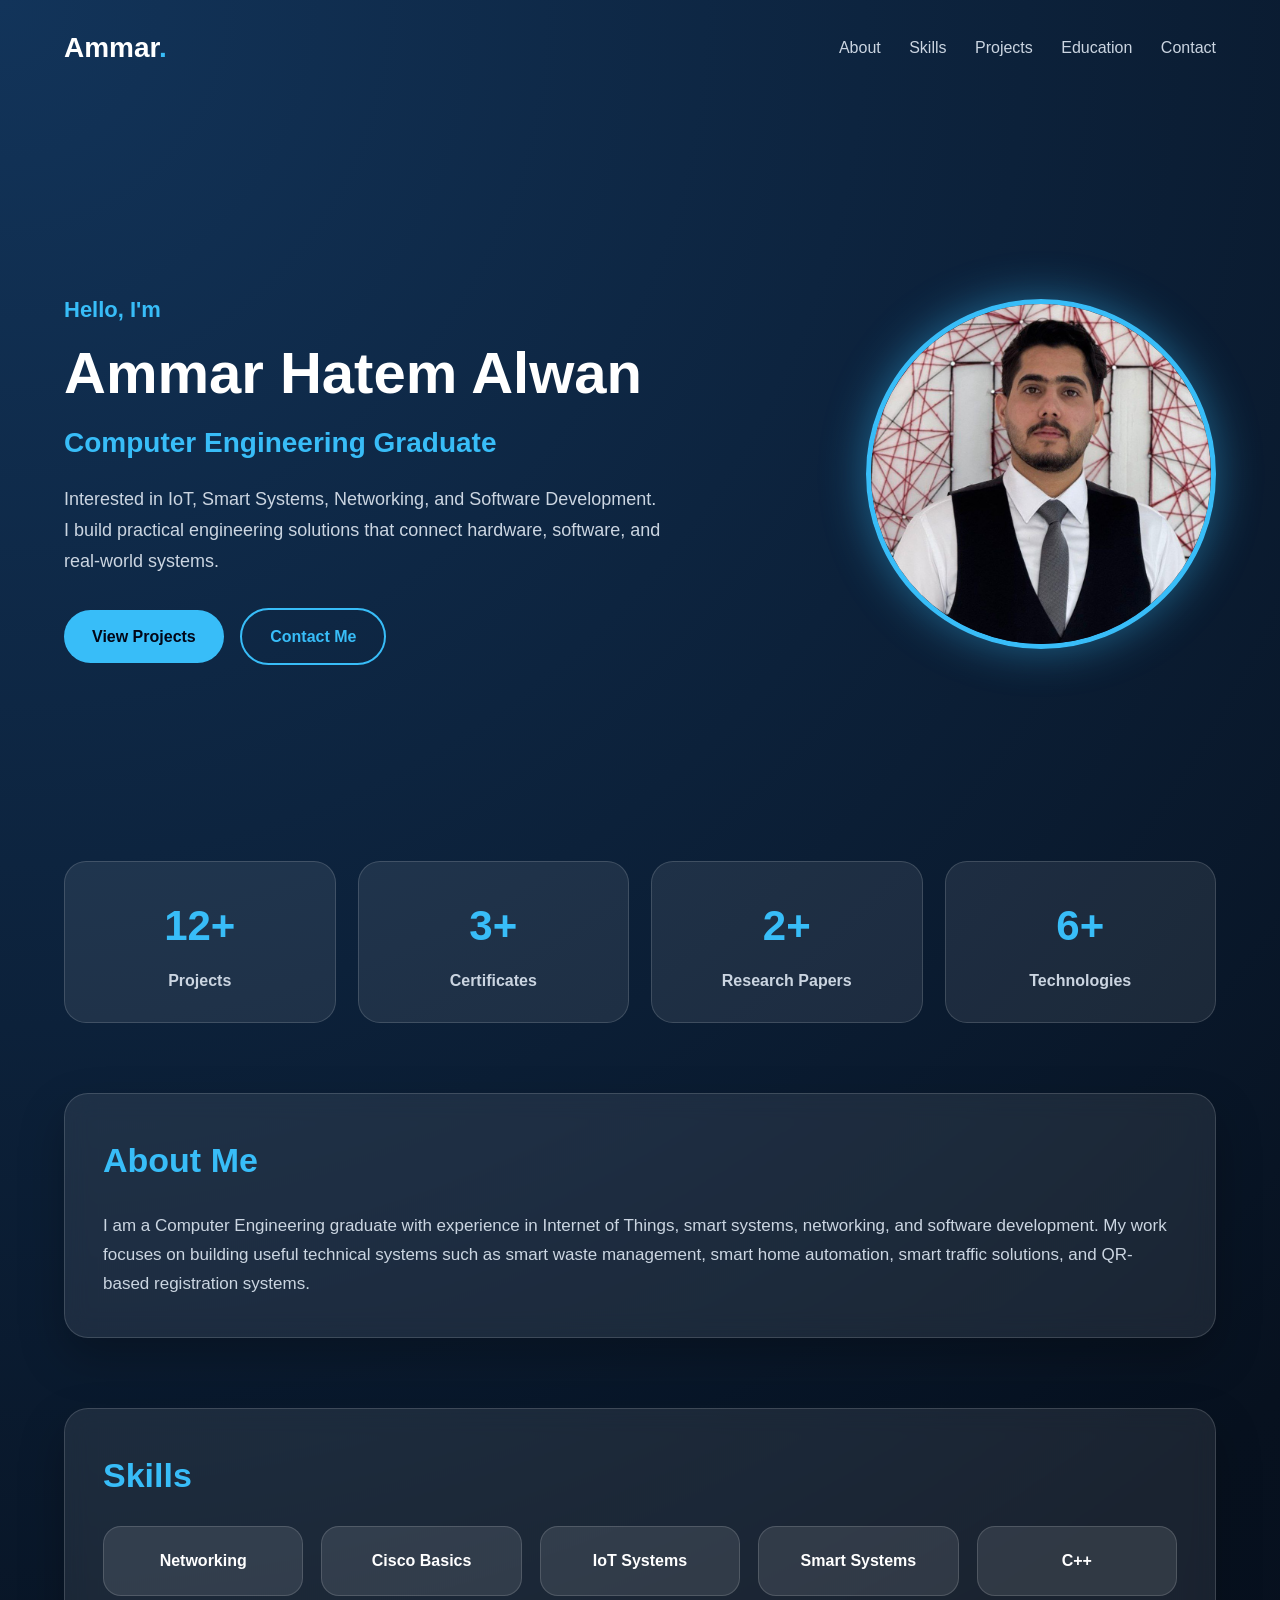
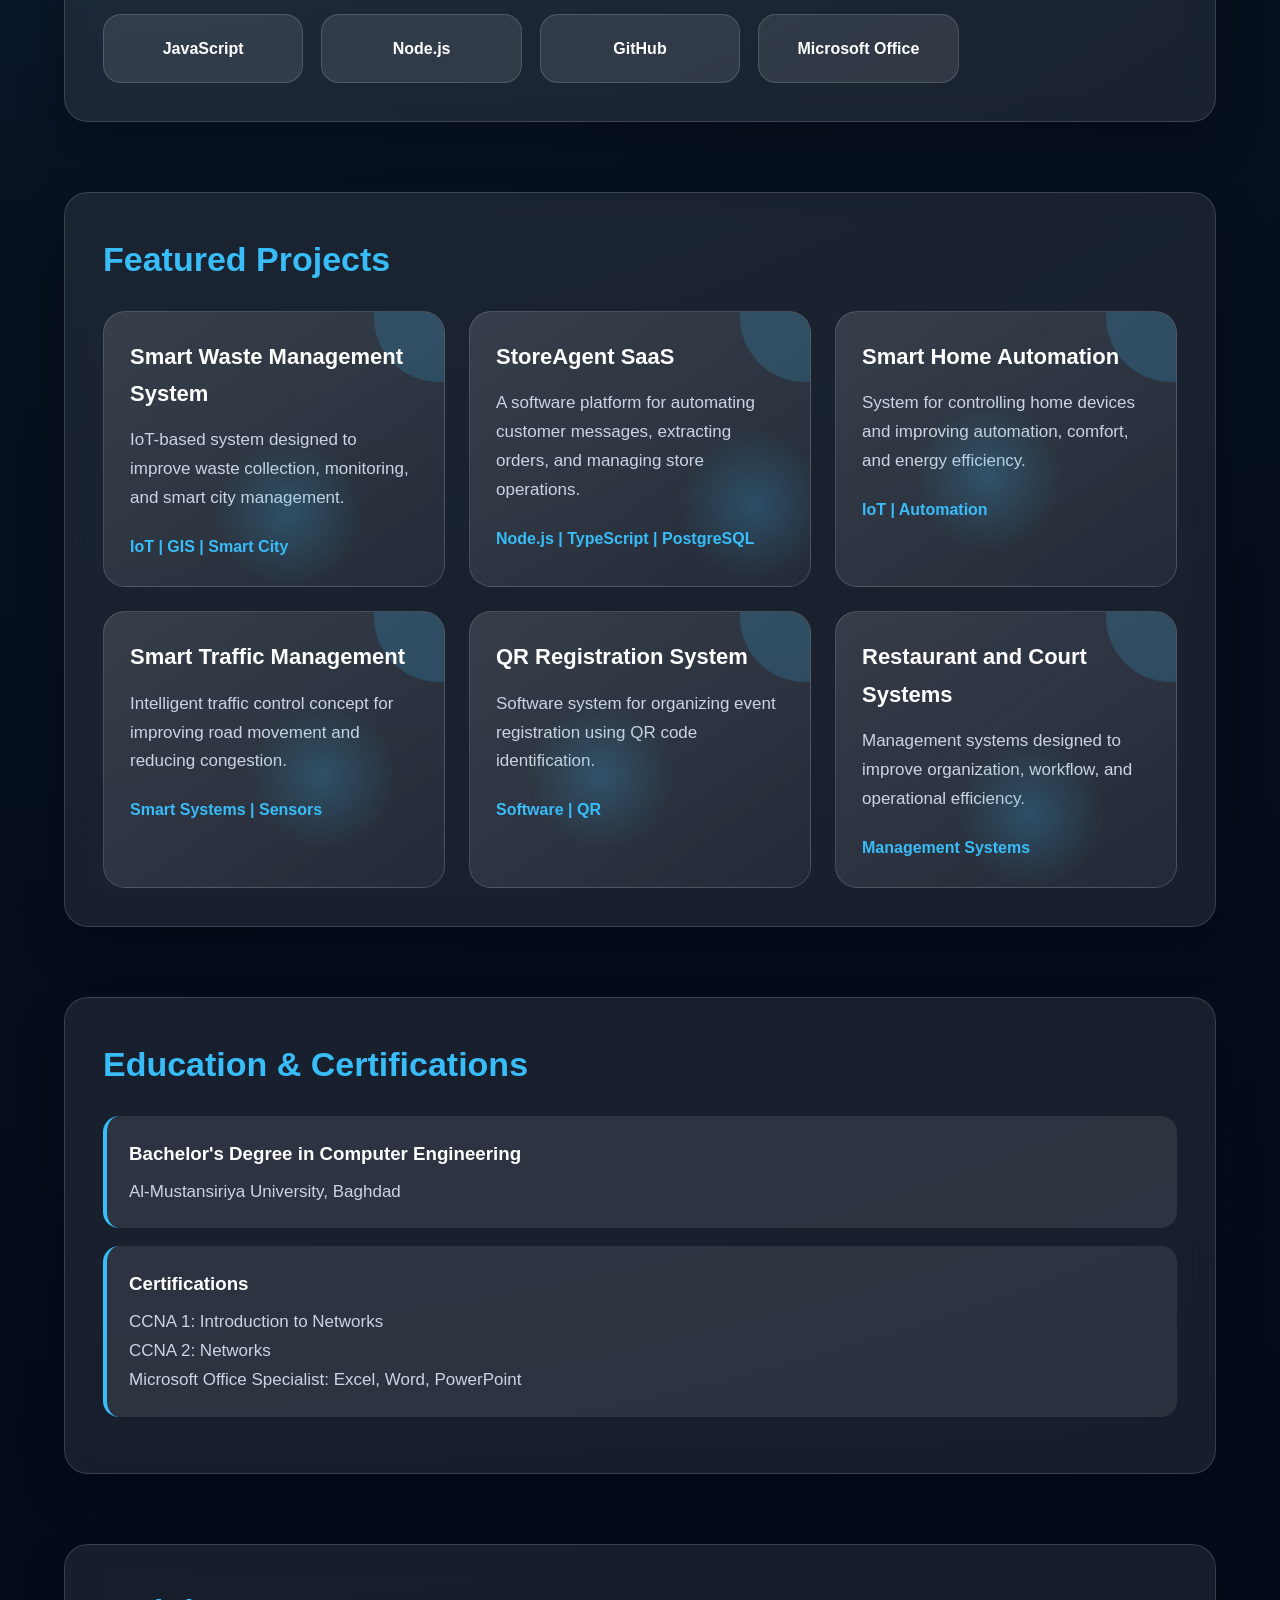
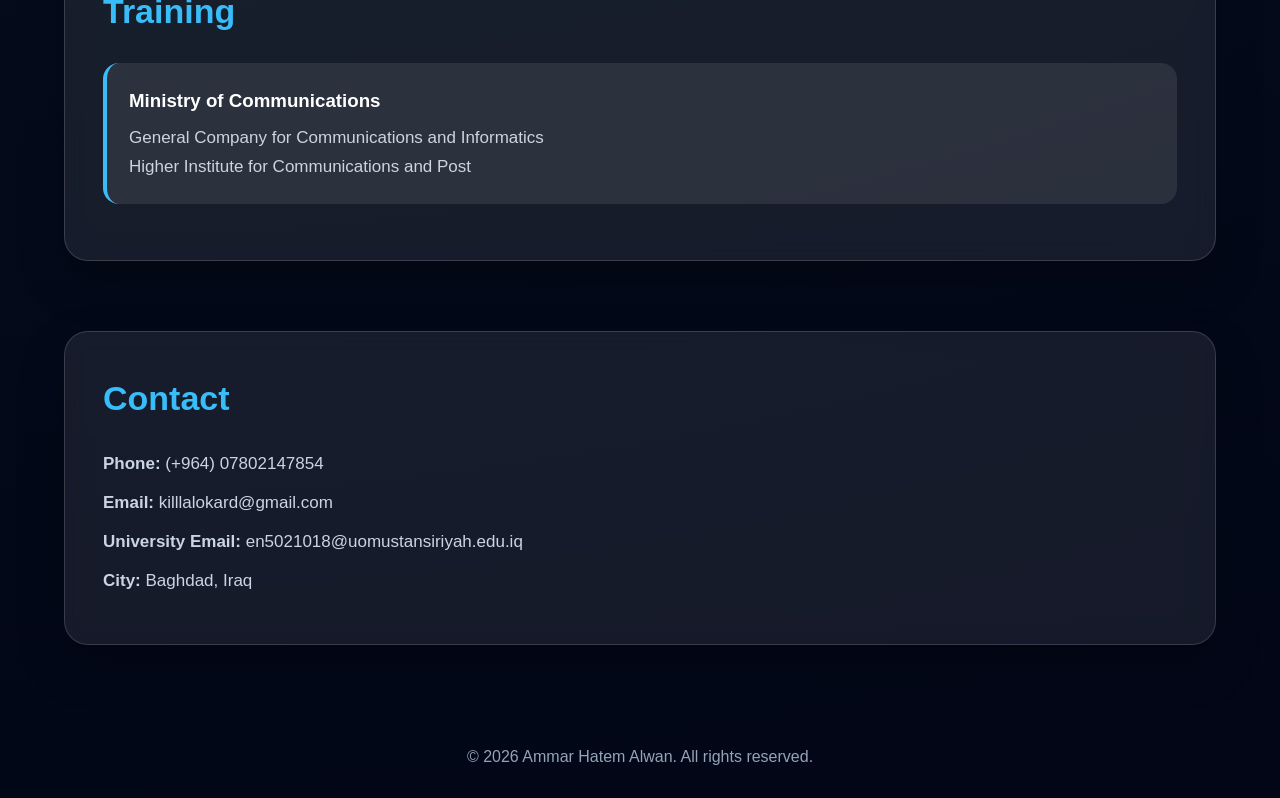
==== commit 86a026e8: "Update index.html" ====
--- a/index.html
+++ b/index.html
@@ -3,14 +3,11 @@
 <head>
   <meta charset="UTF-8" />
   <meta name="viewport" content="width=device-width, initial-scale=1.0" />
-
   <title>Ammar Hatem Alwan | Portfolio</title>
-
   <link rel="stylesheet" href="styles.css" />
 </head>
 
 <body>
-
   <header class="navbar">
     <div class="logo">Ammar<span>.</span></div>
 
@@ -24,13 +21,10 @@
   </header>
 
   <main>
-
     <section class="hero">
       <div class="hero-content">
         <p class="intro">Hello, I'm</p>
-
         <h1>Ammar Hatem Alwan</h1>
-
         <h2>Computer Engineering Graduate</h2>
 
         <p class="hero-description">
@@ -50,9 +44,30 @@
       </div>
     </section>
 
+    <section class="stats-section">
+      <div class="stat-card">
+        <h3 data-target="12">0</h3>
+        <p>Projects</p>
+      </div>
+
+      <div class="stat-card">
+        <h3 data-target="3">0</h3>
+        <p>Certificates</p>
+      </div>
+
+      <div class="stat-card">
+        <h3 data-target="2">0</h3>
+        <p>Research Papers</p>
+      </div>
+
+      <div class="stat-card">
+        <h3 data-target="6">0</h3>
+        <p>Technologies</p>
+      </div>
+    </section>
+
     <section id="about" class="section">
       <h2 class="section-title">About Me</h2>
-
       <p>
         I am a Computer Engineering graduate with experience in Internet of Things,
         smart systems, networking, and software development. My work focuses on
@@ -81,7 +96,6 @@
       <h2 class="section-title">Featured Projects</h2>
 
       <div class="projects-grid">
-
         <article class="project-card">
           <h3>Smart Waste Management System</h3>
           <p>
@@ -135,7 +149,6 @@
           </p>
           <span>Management Systems</span>
         </article>
-
       </div>
     </section>
 
@@ -173,7 +186,6 @@
       <p><strong>University Email:</strong> en5021018@uomustansiriyah.edu.iq</p>
       <p><strong>City:</strong> Baghdad, Iraq</p>
     </section>
-
   </main>
 
   <footer>
--- a/styles.css
+++ b/styles.css
@@ -4,58 +4,379 @@
   box-sizing: border-box;
 }
 
+:root {
+  --bg-dark: #07111f;
+  --bg-card: rgba(255, 255, 255, 0.08);
+  --primary: #38bdf8;
+  --text-main: #ffffff;
+  --text-muted: #cbd5e1;
+  --border: rgba(255, 255, 255, 0.15);
+}
+
+html {
+  scroll-behavior: smooth;
+}
+
 body {
   font-family: Arial, sans-serif;
-  background: #f4f7fb;
-  color: #222;
+  background: radial-gradient(circle at top left, #12345a, #07111f 45%, #020617);
+  color: var(--text-main);
   line-height: 1.7;
-}
-
-.container {
+  overflow-x: hidden;
+}
+
+.navbar {
   width: 90%;
-  max-width: 1100px;
+  max-width: 1200px;
   margin: auto;
-  padding: 40px 0;
+  padding: 24px 0;
+  display: flex;
+  justify-content: space-between;
+  align-items: center;
+}
+
+.logo {
+  font-size: 28px;
+  font-weight: 800;
+  color: var(--text-main);
+}
+
+.logo span {
+  color: var(--primary);
+}
+
+.navbar nav a {
+  color: var(--text-muted);
+  text-decoration: none;
+  margin-left: 24px;
+  font-weight: 500;
+  transition: 0.3s;
+}
+
+.navbar nav a:hover {
+  color: var(--primary);
 }
 
 .hero {
+  width: 90%;
+  max-width: 1200px;
+  min-height: 85vh;
+  margin: auto;
+  display: flex;
+  align-items: center;
+  justify-content: space-between;
+  gap: 50px;
+}
+
+.hero-content {
+  max-width: 650px;
+}
+
+.intro {
+  color: var(--primary);
+  font-size: 22px;
+  font-weight: 600;
+}
+
+.hero h1 {
+  font-size: 58px;
+  line-height: 1.15;
+  margin: 12px 0;
+}
+
+.hero h2 {
+  color: var(--primary);
+  font-size: 28px;
+  margin-bottom: 18px;
+}
+
+.hero-description {
+  color: var(--text-muted);
+  font-size: 18px;
+  max-width: 600px;
+}
+
+.hero-image img {
+  width: 350px;
+  height: 350px;
+  object-fit: cover;
+  border-radius: 50%;
+  border: 5px solid var(--primary);
+  box-shadow: 0 0 45px rgba(56, 189, 248, 0.45);
+  transition: 0.4s ease;
+}
+
+.hero-image img:hover {
+  transform: scale(1.05) rotate(1deg);
+  box-shadow: 0 0 70px rgba(56, 189, 248, 0.75);
+}
+
+.hero-buttons {
+  margin-top: 32px;
+}
+
+.btn {
+  display: inline-block;
+  padding: 13px 28px;
+  border-radius: 40px;
+  text-decoration: none;
+  font-weight: 600;
+  margin-right: 12px;
+  transition: 0.3s ease;
+}
+
+.primary-btn {
+  background: var(--primary);
+  color: #020617;
+}
+
+.secondary-btn {
+  border: 2px solid var(--primary);
+  color: var(--primary);
+}
+
+.btn:hover {
+  transform: translateY(-5px);
+}
+
+.stats-section {
+  width: 90%;
+  max-width: 1200px;
+  margin: 0 auto 70px;
+  display: grid;
+  grid-template-columns: repeat(auto-fit, minmax(180px, 1fr));
+  gap: 22px;
+}
+
+.stat-card {
+  background: rgba(255, 255, 255, 0.08);
+  border: 1px solid var(--border);
+  border-radius: 22px;
+  padding: 28px;
   text-align: center;
-  padding: 50px 20px;
-  background: white;
-  border-radius: 20px;
-  margin-bottom: 30px;
-  box-shadow: 0 10px 30px rgba(0,0,0,0.08);
-}
-
-.profile-img {
-  width: 220px;
-  height: 220px;
+  backdrop-filter: blur(12px);
+  transition: 0.35s ease;
+}
+
+.stat-card:hover {
+  transform: translateY(-8px);
+  border-color: var(--primary);
+  box-shadow: 0 18px 40px rgba(56, 189, 248, 0.18);
+}
+
+.stat-card h3 {
+  font-size: 42px;
+  color: var(--primary);
+  margin-bottom: 6px;
+}
+
+.stat-card h3::after {
+  content: "+";
+}
+
+.stat-card p {
+  color: var(--text-muted);
+  font-weight: 600;
+}
+
+.section {
+  width: 90%;
+  max-width: 1200px;
+  margin: 70px auto;
+  padding: 38px;
+  background: var(--bg-card);
+  border: 1px solid var(--border);
+  border-radius: 24px;
+  backdrop-filter: blur(12px);
+  box-shadow: 0 20px 45px rgba(0, 0, 0, 0.25);
+  opacity: 0;
+  transform: translateY(35px);
+  transition: 0.7s ease;
+}
+
+.section.show {
+  opacity: 1;
+  transform: translateY(0);
+}
+
+.section-title {
+  color: var(--primary);
+  font-size: 34px;
+  margin-bottom: 22px;
+}
+
+.section p {
+  color: var(--text-muted);
+  font-size: 17px;
+}
+
+.skills-grid {
+  display: grid;
+  grid-template-columns: repeat(auto-fit, minmax(190px, 1fr));
+  gap: 18px;
+}
+
+.skill-card {
+  padding: 20px;
+  text-align: center;
+  background: rgba(255, 255, 255, 0.1);
+  border: 1px solid var(--border);
+  border-radius: 18px;
+  color: var(--text-main);
+  font-weight: 600;
+  transition: 0.3s ease;
+}
+
+.skill-card:hover {
+  transform: translateY(-8px);
+  background: rgba(56, 189, 248, 0.18);
+  border-color: var(--primary);
+}
+
+.projects-grid {
+  display: grid;
+  grid-template-columns: repeat(auto-fit, minmax(260px, 1fr));
+  gap: 24px;
+}
+
+.project-card {
+  min-height: 230px;
+  padding: 26px;
+  background: linear-gradient(145deg, rgba(255,255,255,0.13), rgba(255,255,255,0.05));
+  border: 1px solid var(--border);
+  border-radius: 22px;
+  transition: 0.35s ease;
+  position: relative;
+  overflow: hidden;
+}
+
+.project-card::before {
+  content: "";
+  position: absolute;
+  top: -60px;
+  right: -60px;
+  width: 130px;
+  height: 130px;
+  background: rgba(56, 189, 248, 0.18);
   border-radius: 50%;
-  object-fit: cover;
-  border: 4px solid #007bff;
-  margin-bottom: 20px;
-}
-
-.hero h1 {
-  color: #007bff;
-  font-size: 42px;
+}
+
+.project-card::after {
+  content: "";
+  position: absolute;
+  left: var(--x);
+  top: var(--y);
+  width: 160px;
+  height: 160px;
+  background: radial-gradient(circle, rgba(56, 189, 248, 0.22), transparent 65%);
+  transform: translate(-50%, -50%);
+  pointer-events: none;
+}
+
+.project-card h3 {
+  font-size: 22px;
+  margin-bottom: 14px;
+  color: var(--text-main);
+  position: relative;
+}
+
+.project-card p {
+  position: relative;
+}
+
+.project-card span {
+  display: inline-block;
+  margin-top: 20px;
+  color: var(--primary);
+  font-weight: 700;
+  position: relative;
+}
+
+.project-card:hover {
+  transform: translateY(-10px);
+  border-color: var(--primary);
+  box-shadow: 0 20px 45px rgba(56, 189, 248, 0.18);
+}
+
+.info-box {
+  padding: 22px;
+  margin-bottom: 18px;
+  background: rgba(255, 255, 255, 0.09);
+  border-left: 4px solid var(--primary);
+  border-radius: 16px;
+}
+
+.info-box h3 {
+  margin-bottom: 8px;
+}
+
+.contact-section p {
   margin-bottom: 10px;
 }
 
-.hero p {
-  color: #555;
-  font-size: 18px;
-}
-
-.card {
-  background: white;
-  padding: 25px;
-  border-radius: 16px;
-  margin-bottom: 20px;
-  box-shadow: 0 8px 25px rgba(0,0,0,0.06);
-}
-
-.card h2 {
-  color: #007bff;
-  margin-bottom: 15px;
-}
+footer {
+  text-align: center;
+  padding: 28px;
+  color: #94a3b8;
+}
+
+.hero-content,
+.hero-image,
+.stats-section {
+  animation: fadeUp 0.9s ease both;
+}
+
+@keyframes fadeUp {
+  from {
+    opacity: 0;
+    transform: translateY(35px);
+  }
+
+  to {
+    opacity: 1;
+    transform: translateY(0);
+  }
+}
+
+@media (max-width: 850px) {
+  .navbar {
+    flex-direction: column;
+    gap: 15px;
+  }
+
+  .navbar nav {
+    text-align: center;
+  }
+
+  .navbar nav a {
+    display: inline-block;
+    margin: 8px 10px;
+  }
+
+  .hero {
+    flex-direction: column-reverse;
+    text-align: center;
+    padding: 40px 0;
+  }
+
+  .hero h1 {
+    font-size: 38px;
+  }
+
+  .hero h2 {
+    font-size: 22px;
+  }
+
+  .hero-image img {
+    width: 250px;
+    height: 250px;
+  }
+
+  .section {
+    padding: 26px;
+  }
+
+  .section-title {
+    font-size: 28px;
+  }
+}
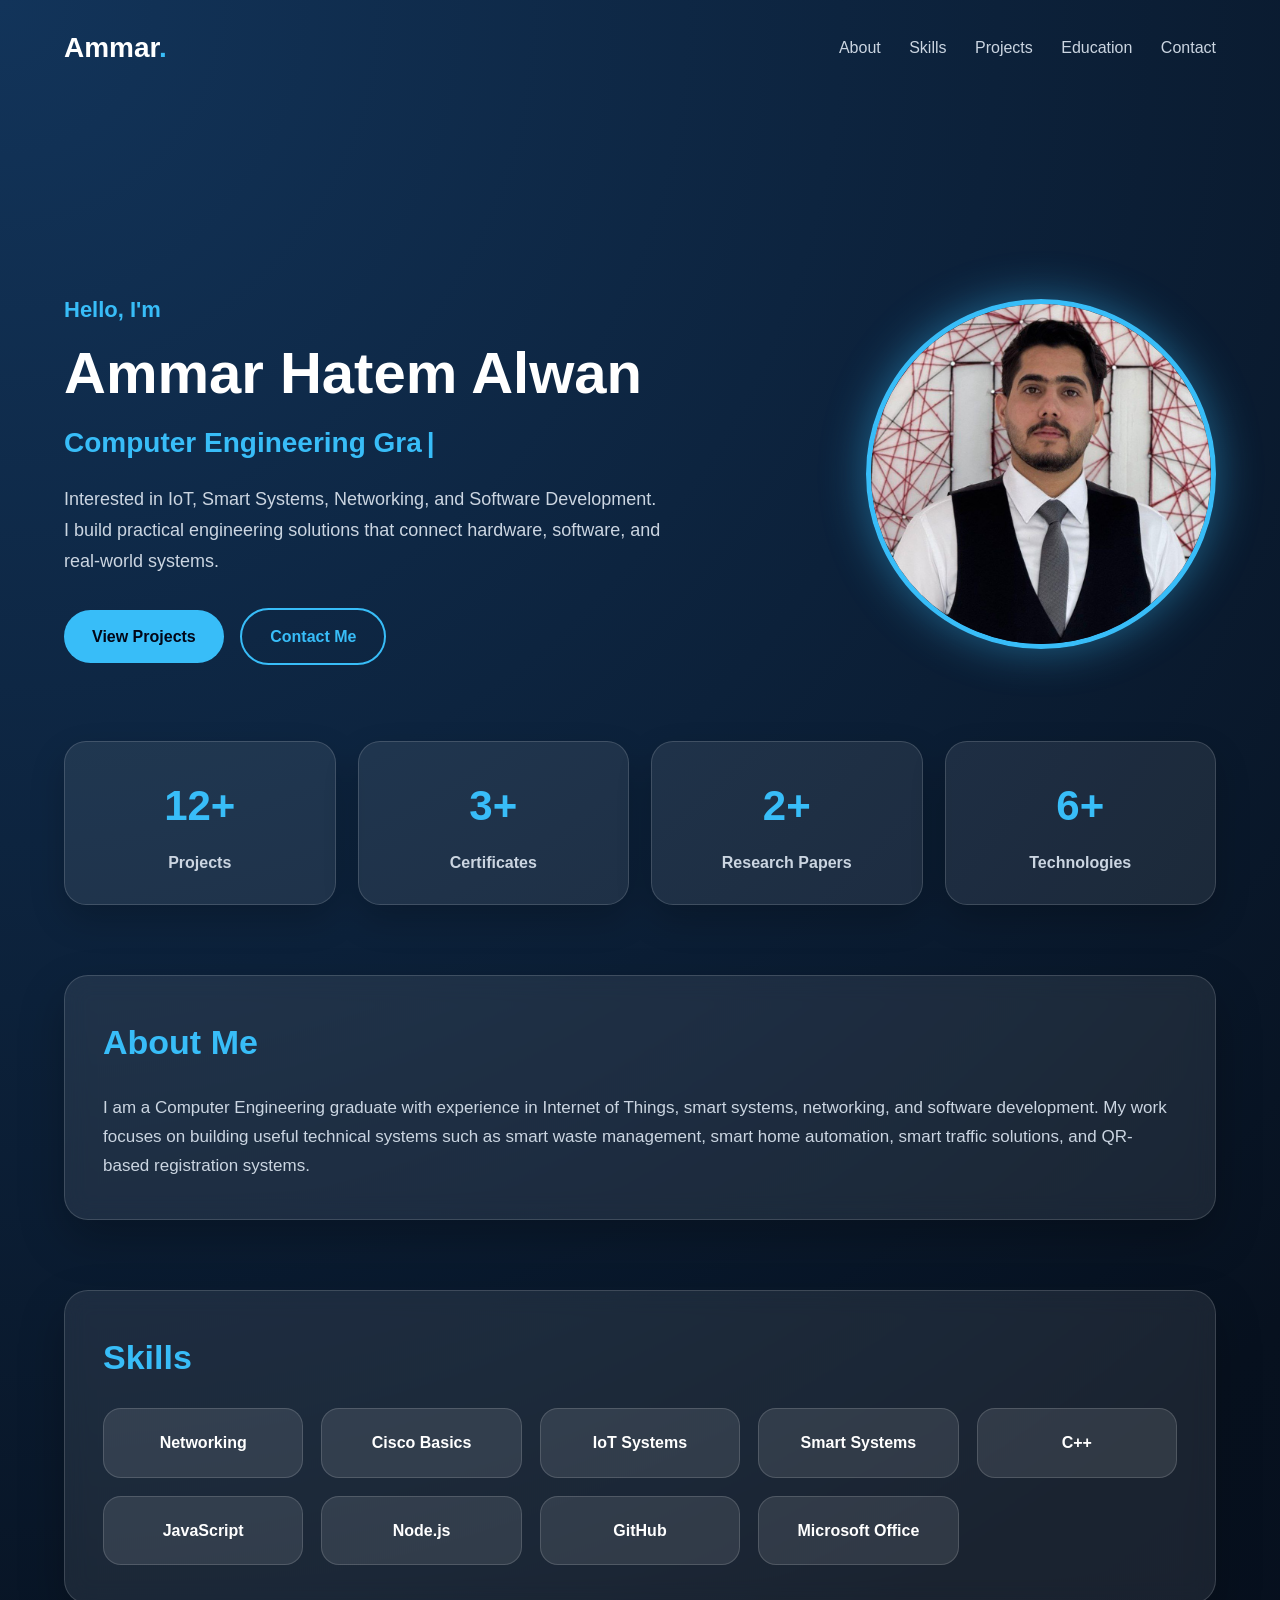
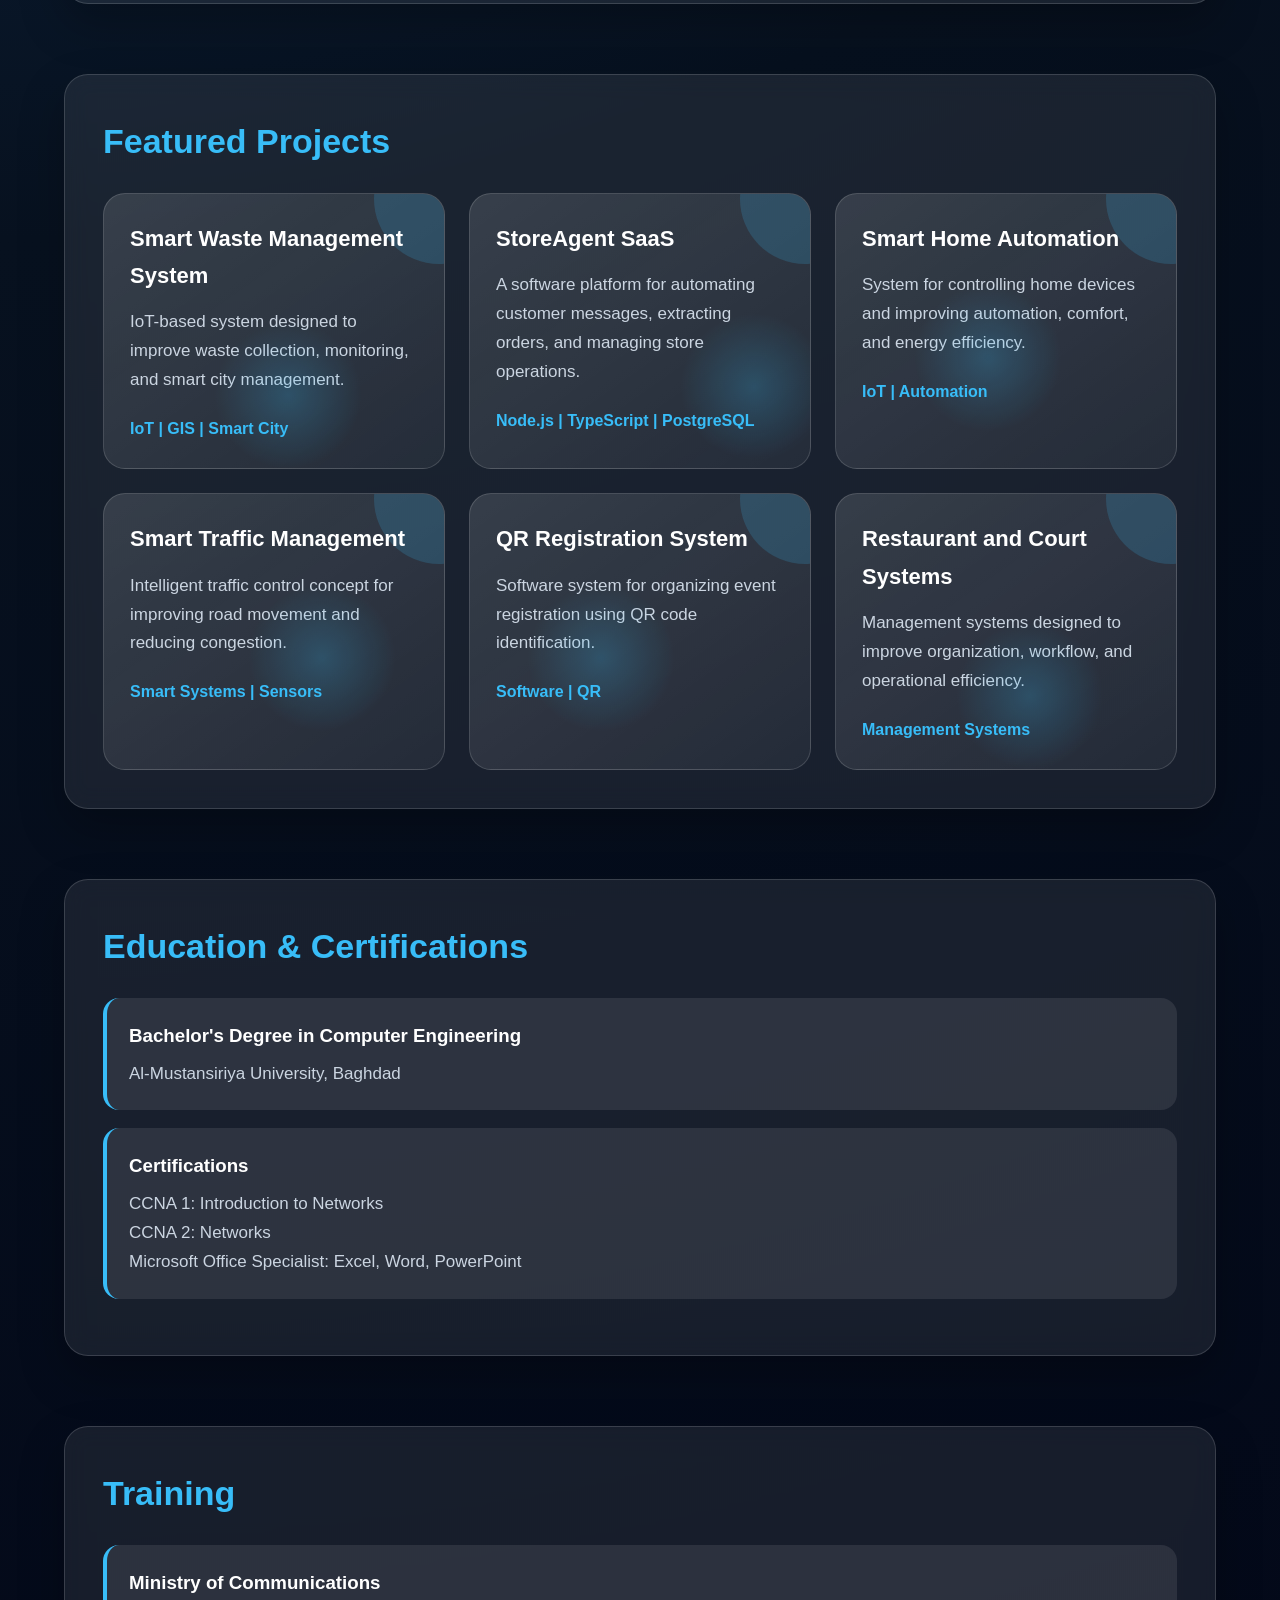
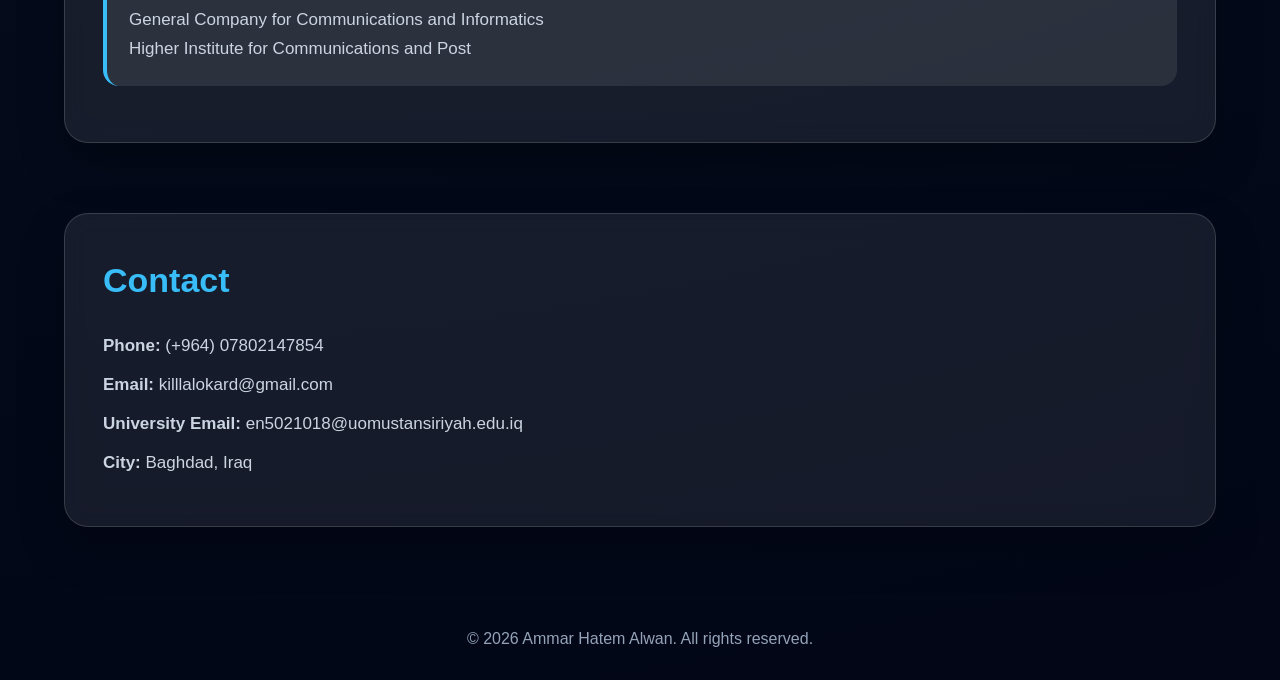
==== commit d75d6985: "Update index.html" ====
--- a/index.html
+++ b/index.html
@@ -25,8 +25,9 @@
       <div class="hero-content">
         <p class="intro">Hello, I'm</p>
         <h1>Ammar Hatem Alwan</h1>
-        <h2>Computer Engineering Graduate</h2>
-
+<h2>
+  <span id="typing-text"></span>
+</h2>
         <p class="hero-description">
           Interested in IoT, Smart Systems, Networking, and Software Development.
           I build practical engineering solutions that connect hardware, software,
--- a/styles.css
+++ b/styles.css
@@ -380,3 +380,76 @@
     font-size: 28px;
   }
 }
+
+
+.stats-section {
+  width: 90%;
+  max-width: 1200px;
+  margin: -120px auto 70px;
+  display: grid;
+  grid-template-columns: repeat(4, 1fr);
+  gap: 22px;
+}
+
+.stat-card {
+  background: rgba(255, 255, 255, 0.08);
+  border: 1px solid var(--border);
+  border-radius: 22px;
+  padding: 28px 20px;
+  text-align: center;
+  backdrop-filter: blur(12px);
+  transition: 0.35s ease;
+  box-shadow: 0 15px 35px rgba(0, 0, 0, 0.2);
+}
+
+.stat-card:hover {
+  transform: translateY(-8px);
+  border-color: var(--primary);
+  box-shadow: 0 18px 40px rgba(56, 189, 248, 0.2);
+}
+
+.stat-card h3 {
+  font-size: 42px;
+  color: var(--primary);
+  margin-bottom: 8px;
+  font-weight: 800;
+}
+
+.stat-card h3::after {
+  content: "+";
+}
+
+.stat-card p {
+  color: var(--text-muted);
+  font-weight: 600;
+  font-size: 16px;
+}
+
+@media (max-width: 850px) {
+  .stats-section {
+    grid-template-columns: repeat(2, 1fr);
+    margin: 20px auto 50px;
+  }
+}
+
+@media (max-width: 500px) {
+  .stats-section {
+    grid-template-columns: 1fr;
+  }
+}
+#typing-text::after {
+  content: "|";
+  margin-left: 5px;
+  color: var(--primary);
+  animation: blink 0.8s infinite;
+}
+
+@keyframes blink {
+  0%, 50% {
+    opacity: 1;
+  }
+
+  51%, 100% {
+    opacity: 0;
+  }
+}
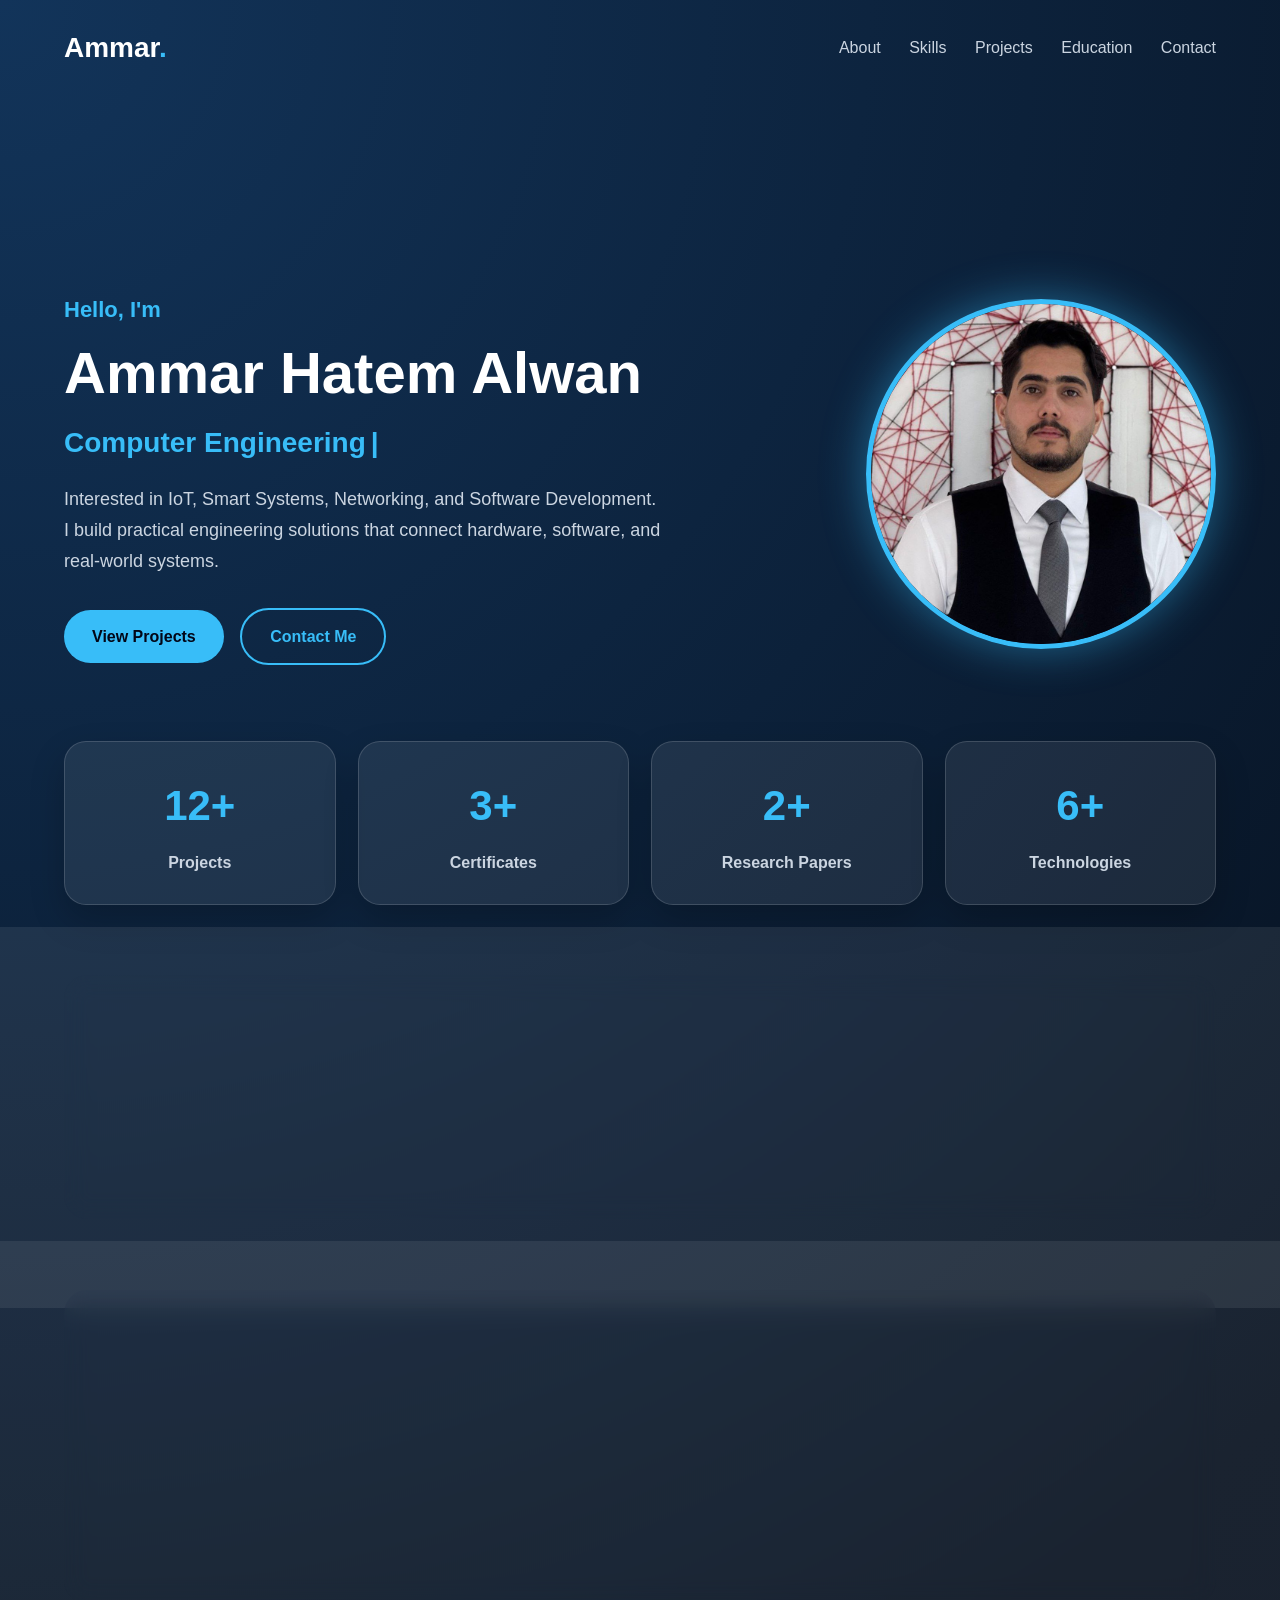
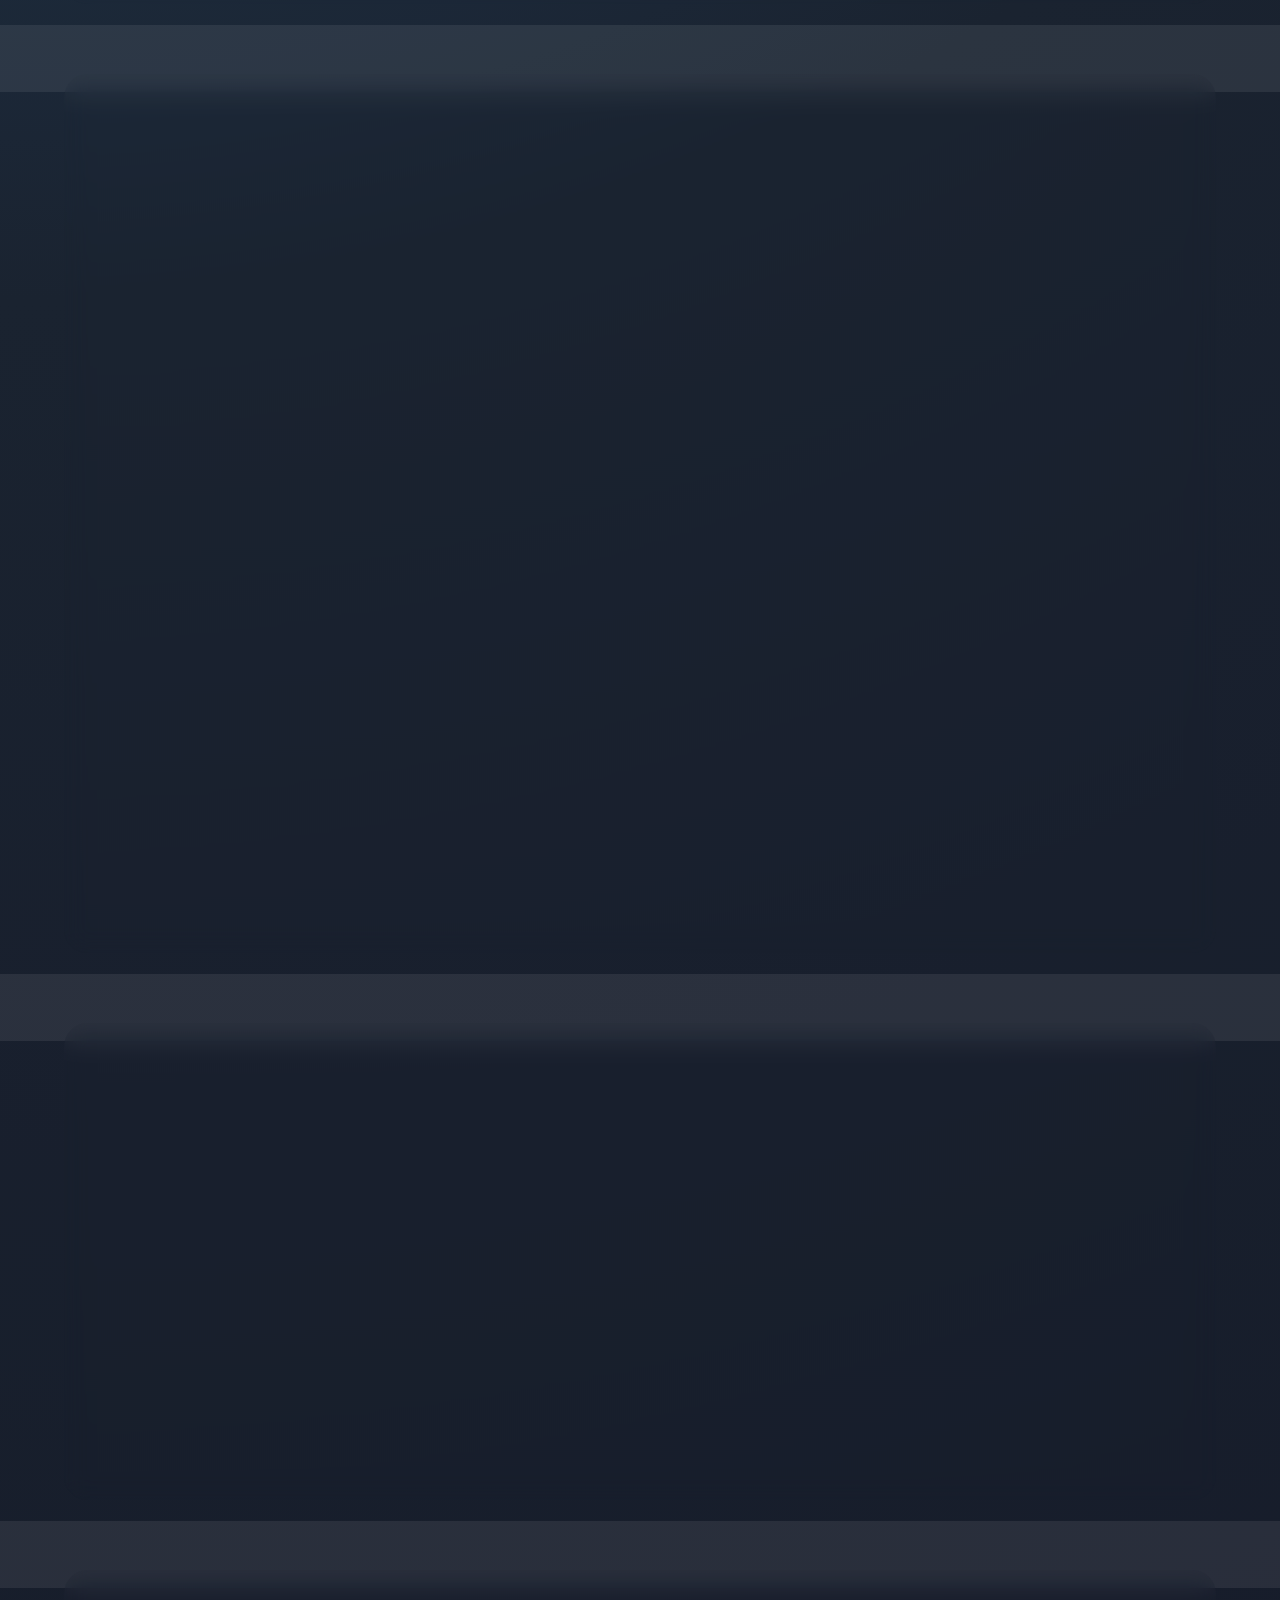
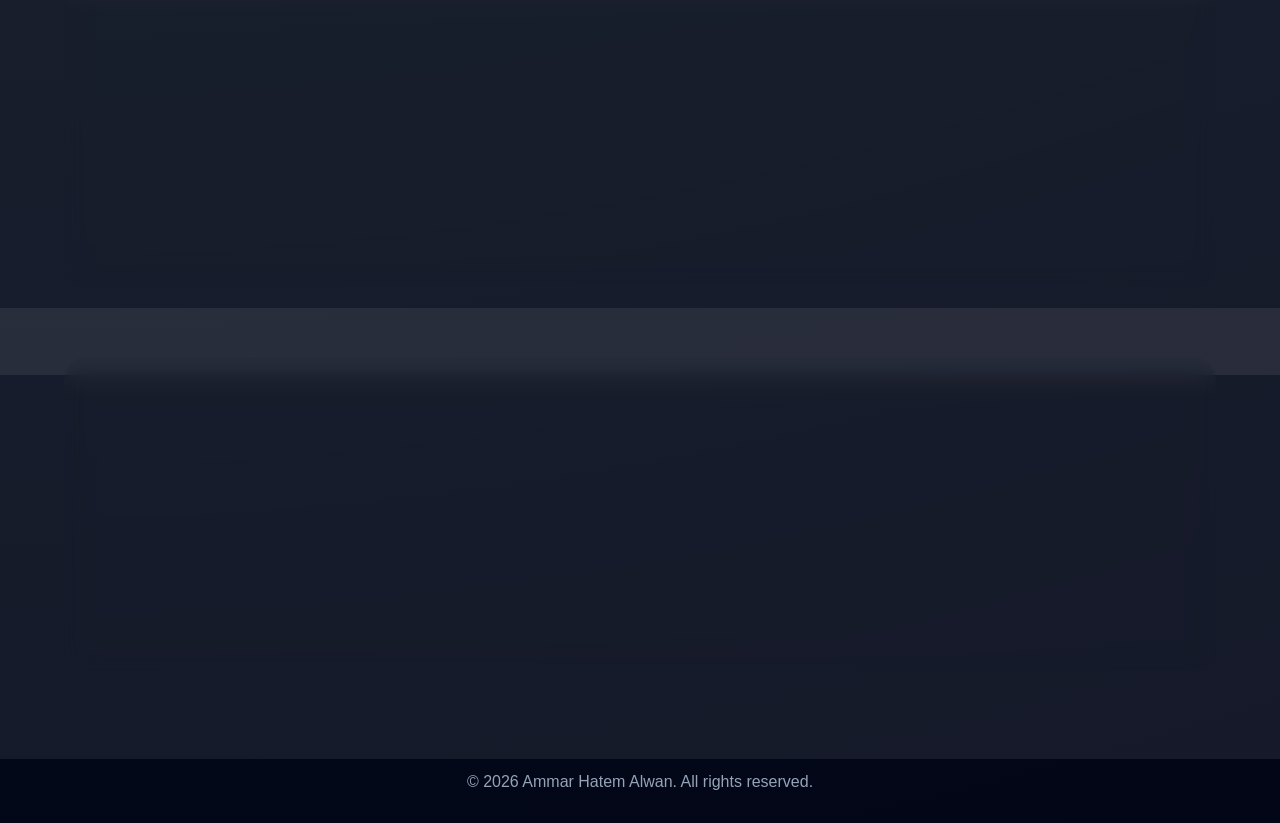
==== commit 745eb356: "Update index.html" ====
--- a/index.html
+++ b/index.html
@@ -106,14 +106,30 @@
           <span>IoT | GIS | Smart City</span>
         </article>
 
-        <article class="project-card">
-          <h3>StoreAgent SaaS</h3>
-          <p>
-            A software platform for automating customer messages, extracting orders,
-            and managing store operations.
-          </p>
-          <span>Node.js | TypeScript | PostgreSQL</span>
-        </article>
+     <article class="project-card">
+  <div class="project-content">
+    <p class="project-type">Featured Software Project</p>
+
+    <h3>StoreAgent SaaS</h3>
+
+    <p>
+      A smart commerce platform that receives customer messages, extracts order
+      information, generates replies, and stores orders automatically.
+    </p>
+
+    <div class="project-technologies">
+      <span>Node.js</span>
+      <span>TypeScript</span>
+      <span>PostgreSQL</span>
+      <span>Meta API</span>
+    </div>
+
+    <a href="projects/storeagent.html" class="project-link">
+      View Project
+      <span aria-hidden="true">→</span>
+    </a>
+  </div>
+</article>
 
         <article class="project-card">
           <h3>Smart Home Automation</h3>
--- a/styles.css
+++ b/styles.css
@@ -453,3 +453,53 @@
     opacity: 0;
   }
 }
+
+.project-hero {
+  width: 90%;
+  max-width: 1200px;
+  min-height: 60vh;
+  margin: auto;
+  display: flex;
+  align-items: center;
+}
+
+.project-hero h1 {
+  font-size: 60px;
+  color: var(--text-main);
+  margin: 12px 0;
+}
+
+.project-hero h2 {
+  font-size: 30px;
+  color: var(--primary);
+  margin-bottom: 20px;
+}
+
+.project-hero p {
+  max-width: 760px;
+  color: var(--text-muted);
+  font-size: 18px;
+}
+
+.workflow {
+  display: grid;
+  gap: 14px;
+  max-width: 650px;
+}
+
+.workflow div {
+  padding: 18px 22px;
+  background: rgba(255, 255, 255, 0.1);
+  border: 1px solid var(--border);
+  border-radius: 16px;
+  color: var(--text-main);
+  font-weight: 700;
+  text-align: center;
+}
+
+.workflow span {
+  text-align: center;
+  color: var(--primary);
+  font-size: 26px;
+  font-weight: bold;
+}
